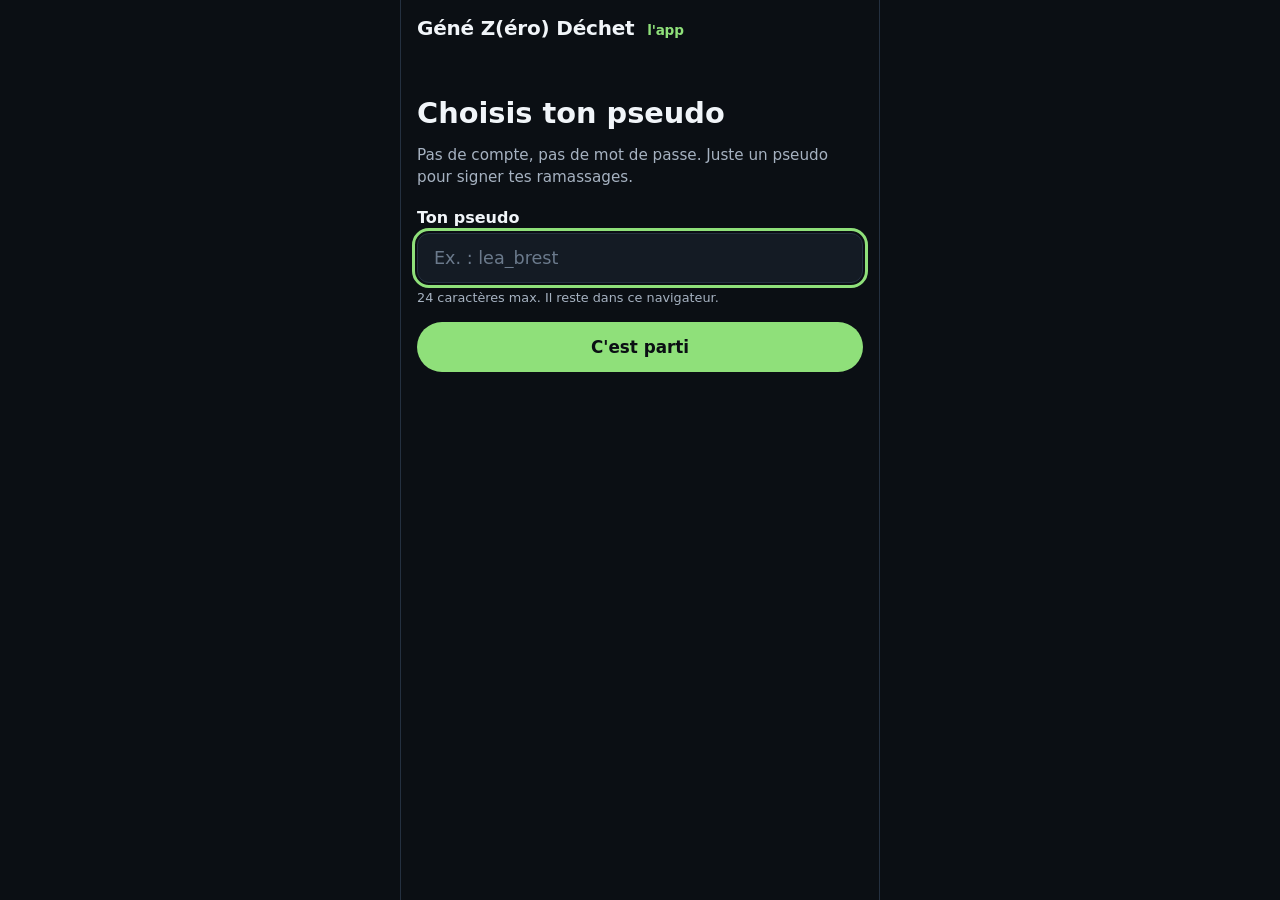
==== app/index.html @ aaee0705 "Fusion s3/us5-y-aller-app : US5 côté app, choisir une zone rouge proche et dire « J'y vais » Co-Auth" ====
<!DOCTYPE html>
<html lang="fr">
<head>
  <meta charset="utf-8">
  <meta name="viewport" content="width=device-width, initial-scale=1, viewport-fit=cover">
  <title>Géné Z(éro) Déchet · l'app</title>
  <meta name="description" content="L'app du ramassage : choisis une zone rouge près de toi, photo avant, photo après, publie. La zone passe au vert sur la carte.">
  <meta name="theme-color" content="#0B0F14">
  <link rel="stylesheet" href="css/app.css">
</head>
<body>
  <div class="app">

    <header class="entete">
      <h1>Géné Z(éro) Déchet <span class="sous-titre">l'app</span></h1>
    </header>

    <!-- Messages courts (erreurs, confirmations). Toujours présent pour que
         les lecteurs d'écran annoncent le texte quand il change. -->
    <p id="message" class="message" role="status" aria-live="polite"></p>

    <main class="contenu">

      <!-- [S3][US1] Écran pseudo : affiché tant qu'aucun pseudo n'est enregistré,
           ou quand on veut en changer. Rien d'autre n'est demandé. -->
      <section id="ecran-pseudo" class="ecran ecran-pseudo" aria-labelledby="titre-pseudo" hidden>
        <h2 id="titre-pseudo">Choisis ton pseudo</h2>
        <p class="aide">Pas de compte, pas de mot de passe. Juste un pseudo pour signer tes ramassages.</p>
        <form id="formulaire-pseudo" novalidate>
          <label for="champ-pseudo">Ton pseudo</label>
          <input id="champ-pseudo" class="champ" type="text" maxlength="24" autocomplete="nickname"
                 autocapitalize="off" spellcheck="false" placeholder="Ex. : lea_brest" required>
          <p class="aide aide-petite"><span id="pseudo-restant">24</span> caractères max. Il reste dans ce navigateur.</p>
          <button type="submit" class="bouton bouton-principal">C'est parti</button>
          <button type="button" id="bouton-annuler-pseudo" class="bouton bouton-lien" hidden>Annuler</button>
        </form>
      </section>

      <!-- Onglet Feed : les ramassages publiés (arrive avec US10) -->
      <section id="onglet-feed" class="ecran" role="tabpanel" aria-labelledby="tab-feed" tabindex="-1" hidden>
        <h2>Feed</h2>
        <p class="a-venir">Le feed des avant / après arrive au prochain item.</p>
      </section>

      <!-- Onglet Ramasser : choisir une zone, photos, publier (US5, US7, US9, US10) -->
      <section id="onglet-ramasser" class="ecran" role="tabpanel" aria-labelledby="tab-ramasser" tabindex="-1" hidden>

        <!-- [S3][US5] Vue 1 : aucun ramassage en cours, on choisit une zone rouge -->
        <div id="vue-zones" hidden>
          <h2>Ramasser</h2>
          <p class="aide" id="zones-position" aria-live="polite"></p>

          <!-- Zone arrivée par le lien « J'y vais » de la carte (../app/?zone=id) -->
          <div id="zone-choisie" hidden>
            <p class="etiquette">Zone choisie depuis la carte</p>
            <div id="zone-choisie-carte"></div>
          </div>

          <p class="etiquette" id="liste-zones-titre">Zones rouges, de la plus proche à la plus loin</p>
          <div id="liste-zones" aria-labelledby="liste-zones-titre"></div>
        </div>

        <!-- [S3][US5] Vue 2 : un ramassage est en cours -->
        <div id="vue-en-cours" hidden>
          <h2>Ramassage en cours</h2>
          <div class="carte carte-zone-en-cours">
            <p class="etiquette">Zone</p>
            <p class="nom-zone" id="en-cours-nom"></p>
            <p class="aide aide-zone" id="en-cours-commune"></p>
            <a class="lien" id="en-cours-lien-carte" href="../site/">Voir sur la carte</a>
          </div>

          <ol class="etapes" aria-label="Les étapes du ramassage">
            <li class="etape" id="etape-1" data-etat="courante">
              <span class="numero" aria-hidden="true">1</span>
              <div class="etape-corps">
                <h3>Photo avant</h3>
                <p class="aide a-venir-etape">La photo avant arrive au prochain item.</p>
              </div>
            </li>
            <li class="etape" id="etape-2" data-etat="a-venir">
              <span class="numero" aria-hidden="true">2</span>
              <div class="etape-corps">
                <h3>Ramasser</h3>
                <p class="aide">Ramasse, on t'attend.</p>
              </div>
            </li>
            <li class="etape" id="etape-3" data-etat="a-venir">
              <span class="numero" aria-hidden="true">3</span>
              <div class="etape-corps">
                <h3>Photo après</h3>
              </div>
            </li>
            <li class="etape" id="etape-4" data-etat="a-venir">
              <span class="numero" aria-hidden="true">4</span>
              <div class="etape-corps">
                <h3>Publier</h3>
              </div>
            </li>
          </ol>

          <button type="button" id="bouton-abandonner" class="bouton bouton-lien">Abandonner ce ramassage</button>
        </div>

      </section>

      <!-- [S3][US1] Onglet Moi : le pseudo et deux ou trois réglages -->
      <section id="onglet-moi" class="ecran" role="tabpanel" aria-labelledby="tab-moi" tabindex="-1" hidden>
        <h2>Moi</h2>

        <div class="carte carte-profil">
          <p class="etiquette">Ton pseudo</p>
          <p class="pseudo" id="moi-pseudo"></p>
          <div class="actions">
            <button type="button" id="bouton-changer-pseudo" class="bouton bouton-secondaire">Changer de pseudo</button>
            <button type="button" id="bouton-deconnexion" class="bouton bouton-secondaire">Se déconnecter</button>
          </div>
        </div>

        <a class="bouton bouton-secondaire bouton-large" href="../site/">Voir la carte</a>

        <p class="aide" id="moi-mode"></p>
        <p class="aide aide-petite">Les photos restent dans le navigateur en démo locale : son stockage est limité à quelques Mo, donc à quelques ramassages.</p>
      </section>

    </main>

    <!-- Barre du bas : les trois onglets -->
    <nav class="navigation" role="tablist" aria-label="Sections de l'app">
      <button type="button" class="onglet" role="tab" id="tab-feed" aria-controls="onglet-feed" aria-selected="false" data-onglet="feed">
        <svg class="icone" viewBox="0 0 24 24" aria-hidden="true" focusable="false"><rect x="3" y="3" width="8" height="8" rx="2"/><rect x="13" y="3" width="8" height="8" rx="2"/><rect x="3" y="13" width="8" height="8" rx="2"/><rect x="13" y="13" width="8" height="8" rx="2"/></svg>
        <span>Feed</span>
      </button>
      <button type="button" class="onglet" role="tab" id="tab-ramasser" aria-controls="onglet-ramasser" aria-selected="false" data-onglet="ramasser">
        <svg class="icone" viewBox="0 0 24 24" aria-hidden="true" focusable="false"><path d="M12 3v10"/><path d="M7 8l5-5 5 5"/><path d="M4 13h16l-1.5 8h-13z"/></svg>
        <span>Ramasser</span>
      </button>
      <button type="button" class="onglet" role="tab" id="tab-moi" aria-controls="onglet-moi" aria-selected="false" data-onglet="moi">
        <svg class="icone" viewBox="0 0 24 24" aria-hidden="true" focusable="false"><circle cx="12" cy="8" r="4"/><path d="M4 21c0-4 3.6-7 8-7s8 3 8 7"/></svg>
        <span>Moi</span>
      </button>
    </nav>

  </div>

  <noscript><p class="noscript">Cette application a besoin de JavaScript.</p></noscript>

  <!-- commun/js/config.js n'existe pas par défaut (il est ignoré par git) : le
       navigateur note une 404 dans la console et l'app tourne en mode local.
       Pour passer sur Supabase, copier commun/js/config.example.js en
       commun/js/config.js et remplir les clés. -->
  <script src="../commun/js/config.js"></script>
  <script src="../commun/js/store.js"></script>
  <script src="../commun/js/photos.js"></script>
  <script src="../commun/js/session.js"></script>
  <script src="js/app.js"></script>
</body>
</html>
---- app/css/app.css ----
/*
 * Géné Z(éro) Déchet, l'app : feuille de style
 * Thème sombre façon BeReal, mobile d'abord. Sur ordinateur, l'app reste
 * dans une colonne de 480 px centrée, comme un téléphone posé sur l'écran.
 */

:root {
  --fond: #0B0F14;
  --fond-carte: #141B24;
  --fond-carte-2: #1A2330;
  --bord: #243040;
  --texte: #F1F5F9;
  --texte-doux: #A6B2C1;
  --texte-sombre: #0B0F14;
  --vert: #2E9E5B;
  --vert-clair: #8FE07A;
  --rouge: #D64545;
  --orange: #F28C28;
  --rayon: 18px;
  --rayon-petit: 12px;
  --ombre: 0 8px 24px rgba(0, 0, 0, 0.35);
  --hauteur-nav: 64px;
}

* {
  box-sizing: border-box;
}

/* L'attribut hidden doit gagner sur toutes les classes (.bouton, .ecran...). */
[hidden] {
  display: none !important;
}

html {
  background: var(--fond);
}

body {
  margin: 0;
  min-height: 100vh;
  font-family: system-ui, -apple-system, "Segoe UI", Roboto, sans-serif;
  color: var(--texte);
  background: var(--fond);
  -webkit-font-smoothing: antialiased;
}

/* ---------- Colonne de l'app ---------- */

.app {
  position: relative;
  max-width: 480px;
  min-height: 100vh;
  min-height: 100dvh;
  margin: 0 auto;
  display: flex;
  flex-direction: column;
}

@media (min-width: 520px) {
  .app {
    border-left: 1px solid var(--bord);
    border-right: 1px solid var(--bord);
  }
}

.entete {
  padding: 16px 16px 8px;
}

.entete h1 {
  margin: 0;
  font-size: 1.25rem;
  font-weight: 800;
  letter-spacing: -0.2px;
}

.entete .sous-titre {
  margin-left: 6px;
  font-size: 0.85rem;
  font-weight: 600;
  color: var(--vert-clair);
}

.contenu {
  flex: 1;
  padding: 8px 16px calc(var(--hauteur-nav) + 24px);
}

.ecran h2 {
  margin: 8px 0 14px;
  font-size: 1.45rem;
  font-weight: 800;
}

/* ---------- Textes ---------- */

.aide {
  margin: 0 0 14px;
  color: var(--texte-doux);
  font-size: 0.95rem;
  line-height: 1.45;
}

.aide-petite {
  font-size: 0.8rem;
}

.etiquette {
  margin: 0 0 4px;
  font-size: 0.8rem;
  font-weight: 600;
  text-transform: uppercase;
  letter-spacing: 0.6px;
  color: var(--texte-doux);
}

.a-venir {
  margin: 0;
  padding: 24px 16px;
  border: 1px dashed var(--bord);
  border-radius: var(--rayon);
  color: var(--texte-doux);
  text-align: center;
}

/* ---------- Messages (aria-live) ---------- */

.message {
  position: sticky;
  top: 8px;
  z-index: 20;
  margin: 0 16px 8px;
  padding: 10px 14px;
  border-radius: var(--rayon-petit);
  background: #1F2A37;
  border-left: 4px solid var(--vert-clair);
  color: var(--texte);
  font-size: 0.92rem;
  line-height: 1.4;
  box-shadow: var(--ombre);
}

.message:empty {
  display: none;
}

.message.erreur {
  border-left-color: var(--rouge);
}

/* ---------- Cartes ---------- */

.carte {
  margin: 0 0 14px;
  padding: 16px;
  border-radius: var(--rayon);
  background: var(--fond-carte);
  border: 1px solid var(--bord);
}

.carte-profil .pseudo {
  margin: 0 0 14px;
  font-size: 1.6rem;
  font-weight: 800;
  color: var(--vert-clair);
  overflow-wrap: anywhere;
}

.actions {
  display: grid;
  gap: 10px;
}

/* ---------- Boutons et champs ---------- */

.bouton {
  display: block;
  width: 100%;
  padding: 15px 18px;
  border: 0;
  border-radius: 999px;
  font: inherit;
  font-size: 1.05rem;
  font-weight: 700;
  text-align: center;
  text-decoration: none;
  cursor: pointer;
  transition: transform 0.08s, background-color 0.15s;
}

.bouton:active {
  transform: scale(0.98);
}

.bouton:focus-visible,
.champ:focus-visible,
.onglet:focus-visible {
  outline: 3px solid var(--vert-clair);
  outline-offset: 2px;
}

.bouton-principal {
  background: var(--vert-clair);
  color: var(--texte-sombre);
}

.bouton-principal:hover:not(:disabled) {
  background: #A4EA92;
}

.bouton-principal:disabled {
  background: #3A4656;
  color: var(--texte-doux);
  cursor: not-allowed;
}

.bouton-secondaire {
  background: var(--fond-carte-2);
  color: var(--texte);
  border: 1px solid var(--bord);
}

.bouton-secondaire:hover {
  background: #22303F;
}

.bouton-large {
  margin: 4px 0 18px;
}

.bouton-lien {
  margin-top: 6px;
  padding: 10px;
  background: transparent;
  color: var(--texte-doux);
  font-weight: 600;
}

.bouton-lien:hover {
  color: var(--texte);
}

label {
  display: block;
  margin: 0 0 6px;
  font-weight: 600;
}

.champ {
  display: block;
  width: 100%;
  margin: 0 0 6px;
  padding: 14px 16px;
  border: 1px solid var(--bord);
  border-radius: var(--rayon-petit);
  background: var(--fond-carte);
  color: var(--texte);
  font: inherit;
  font-size: 1.1rem;
}

.champ::placeholder {
  color: #6B7A8C;
}

.lien {
  color: var(--vert-clair);
  font-weight: 600;
  text-decoration: none;
}

.lien:hover {
  text-decoration: underline;
}

/* ---------- [S3][US5] Cartes de zones ---------- */

.carte-zone h3,
.nom-zone {
  margin: 0;
  font-size: 1.2rem;
  font-weight: 800;
  line-height: 1.25;
}

.carte-zone .commune,
.aide-zone {
  margin: 2px 0 10px;
  color: var(--texte-doux);
  font-size: 0.9rem;
}

.carte-zone.mise-en-avant {
  border-color: var(--vert);
  box-shadow: 0 0 0 1px var(--vert);
}

.details {
  display: flex;
  flex-wrap: wrap;
  gap: 8px;
  margin: 0 0 14px;
  padding: 0;
  list-style: none;
}

.details li {
  padding: 5px 10px;
  border-radius: 999px;
  background: var(--fond-carte-2);
  border: 1px solid var(--bord);
  font-size: 0.82rem;
  color: var(--texte);
}

.details li.distance {
  color: var(--vert-clair);
  font-weight: 700;
}

.badge {
  display: inline-block;
  padding: 4px 10px;
  border-radius: 999px;
  font-size: 0.78rem;
  font-weight: 700;
  color: #FFFFFF;
  background: var(--texte-doux);
}

.badge-rouge  { background: var(--rouge); }
.badge-orange { background: var(--orange); color: var(--texte-sombre); }
.badge-vert   { background: var(--vert); }

.actions-ligne {
  display: grid;
  grid-template-columns: 1fr 1fr;
  gap: 10px;
}

.actions-ligne .bouton {
  padding: 13px 10px;
  font-size: 0.98rem;
}

.vide {
  margin: 0;
  padding: 24px 16px;
  border: 1px dashed var(--bord);
  border-radius: var(--rayon);
  color: var(--texte-doux);
  text-align: center;
  line-height: 1.45;
}

/* ---------- [S3][US5] Ramassage en cours : les étapes ---------- */

.etapes {
  margin: 4px 0 8px;
  padding: 0;
  list-style: none;
}

.etape {
  position: relative;
  display: flex;
  gap: 14px;
  padding: 0 0 22px;
}

/* Trait vertical entre les numéros */
.etape:not(:last-child)::before {
  content: "";
  position: absolute;
  left: 15px;
  top: 32px;
  bottom: 0;
  width: 2px;
  background: var(--bord);
}

.etape .numero {
  flex: none;
  display: flex;
  align-items: center;
  justify-content: center;
  width: 32px;
  height: 32px;
  border-radius: 50%;
  background: var(--fond-carte-2);
  border: 2px solid var(--bord);
  color: var(--texte-doux);
  font-weight: 800;
  font-size: 0.9rem;
}

.etape-corps {
  flex: 1;
  min-width: 0;
  padding-top: 4px;
}

.etape-corps h3 {
  margin: 0 0 6px;
  font-size: 1.05rem;
  font-weight: 800;
}

.etape-corps .aide {
  margin-bottom: 8px;
}

.etape[data-etat="courante"] .numero {
  background: var(--vert-clair);
  border-color: var(--vert-clair);
  color: var(--texte-sombre);
}

.etape[data-etat="faite"] .numero {
  background: var(--vert);
  border-color: var(--vert);
  color: #FFFFFF;
}

.etape[data-etat="faite"]:not(:last-child)::before {
  background: var(--vert);
}

.etape[data-etat="a-venir"] .etape-corps {
  opacity: 0.55;
}

/* Le contenu interactif d'une étape n'apparaît que quand elle est en cours */
.etape:not([data-etat="courante"]) .seulement-courante {
  display: none;
}

/* ---------- Écran pseudo ---------- */

.ecran-pseudo {
  padding-top: 32px;
}

.ecran-pseudo h2 {
  font-size: 1.8rem;
}

.ecran-pseudo form {
  margin-top: 20px;
}

.ecran-pseudo .bouton-principal {
  margin-top: 12px;
}

/* ---------- Barre de navigation du bas ---------- */

.navigation {
  position: fixed;
  left: 0;
  right: 0;
  bottom: 0;
  z-index: 30;
  display: flex;
  max-width: 480px;
  height: calc(var(--hauteur-nav) + env(safe-area-inset-bottom, 0px));
  margin: 0 auto;
  padding-bottom: env(safe-area-inset-bottom, 0px);
  background: rgba(11, 15, 20, 0.96);
  border-top: 1px solid var(--bord);
  backdrop-filter: blur(8px);
}

.onglet {
  flex: 1;
  display: flex;
  flex-direction: column;
  align-items: center;
  justify-content: center;
  gap: 4px;
  padding: 6px 0;
  border: 0;
  background: transparent;
  color: var(--texte-doux);
  font: inherit;
  font-size: 0.78rem;
  font-weight: 600;
  cursor: pointer;
}

.onglet .icone {
  width: 24px;
  height: 24px;
  fill: none;
  stroke: currentColor;
  stroke-width: 1.8;
  stroke-linecap: round;
  stroke-linejoin: round;
}

.onglet[aria-selected="true"] {
  color: var(--vert-clair);
}

.noscript {
  max-width: 480px;
  margin: 16px auto;
  padding: 12px 16px;
  background: #3B2A12;
  color: #FFE3B3;
  border-radius: var(--rayon-petit);
}
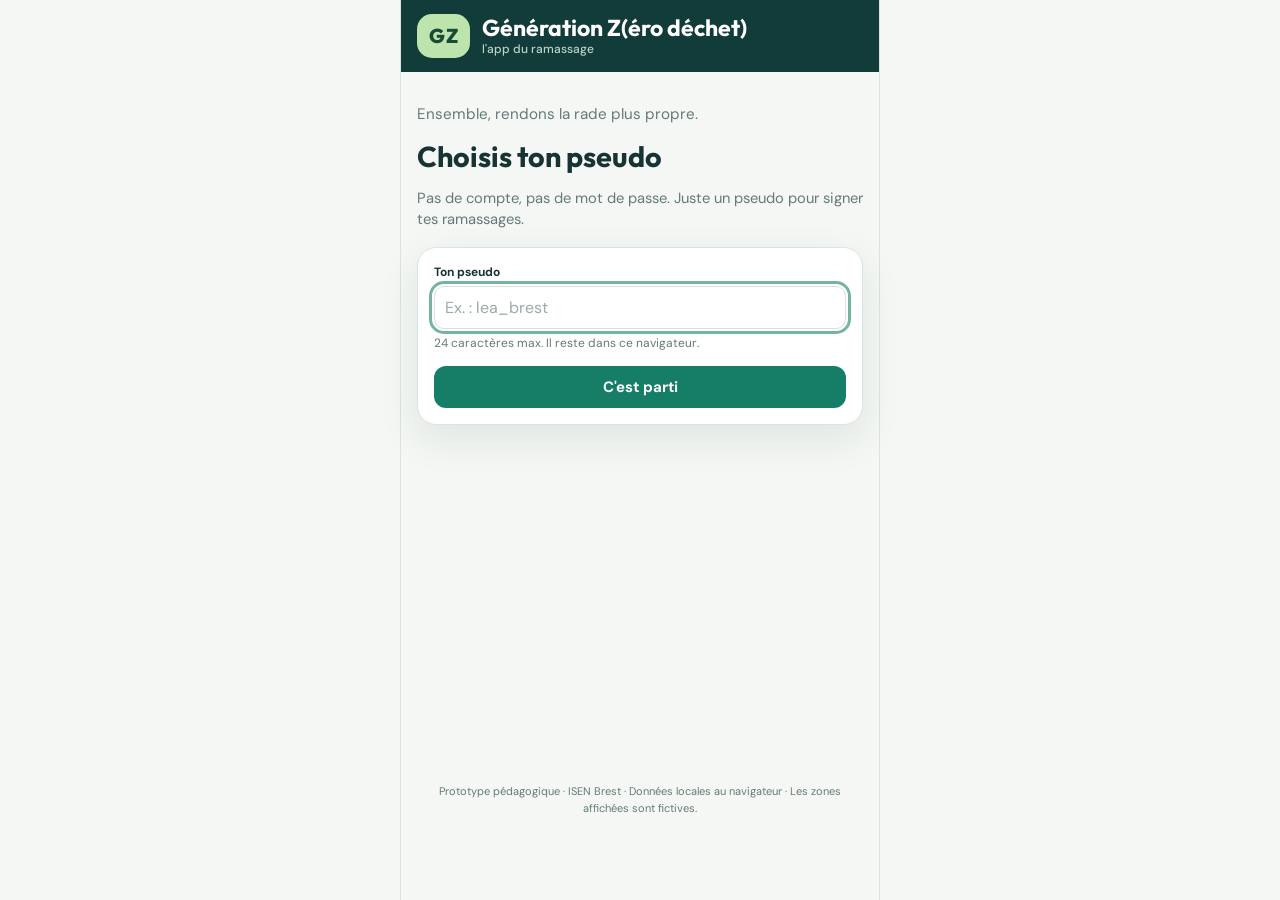
==== commit e2c2fbac: "Fusion s4/us11-zone-verte : US11, la zone passe au vert, réinitialisation de la démo, démo complète " ====
--- a/app/index.html
+++ b/app/index.html
@@ -3,16 +3,20 @@
 <head>
   <meta charset="utf-8">
   <meta name="viewport" content="width=device-width, initial-scale=1, viewport-fit=cover">
-  <title>Géné Z(éro) Déchet · l'app</title>
+  <title>Génération Z(éro déchet) · l'app du ramassage</title>
   <meta name="description" content="L'app du ramassage : choisis une zone rouge près de toi, photo avant, photo après, publie. La zone passe au vert sur la carte.">
-  <meta name="theme-color" content="#0B0F14">
+  <meta name="theme-color" content="#123c39">
+  <link rel="preconnect" href="https://fonts.googleapis.com">
+  <link rel="preconnect" href="https://fonts.gstatic.com" crossorigin>
+  <link rel="stylesheet" href="https://fonts.googleapis.com/css2?family=DM+Sans:wght@400;500;600;700&family=Outfit:wght@500;600;700;800&display=swap">
   <link rel="stylesheet" href="css/app.css">
 </head>
 <body>
   <div class="app">
 
     <header class="entete">
-      <h1>Géné Z(éro) Déchet <span class="sous-titre">l'app</span></h1>
+      <span class="logo" aria-hidden="true">GZ</span>
+      <h1>Génération Z(éro déchet) <span class="sous-titre">l'app du ramassage</span></h1>
     </header>
 
     <!-- Messages courts (erreurs, confirmations). Toujours présent pour que
@@ -24,6 +28,7 @@
       <!-- [S3][US1] Écran pseudo : affiché tant qu'aucun pseudo n'est enregistré,
            ou quand on veut en changer. Rien d'autre n'est demandé. -->
       <section id="ecran-pseudo" class="ecran ecran-pseudo" aria-labelledby="titre-pseudo" hidden>
+        <p class="slogan">Ensemble, rendons la rade plus propre.</p>
         <h2 id="titre-pseudo">Choisis ton pseudo</h2>
         <p class="aide">Pas de compte, pas de mot de passe. Juste un pseudo pour signer tes ramassages.</p>
         <form id="formulaire-pseudo" novalidate>
@@ -36,10 +41,15 @@
         </form>
       </section>
 
-      <!-- Onglet Feed : les ramassages publiés (arrive avec US10) -->
+      <!-- [S4][US10] Onglet Feed : les ramassages publiés, du plus récent au plus ancien -->
       <section id="onglet-feed" class="ecran" role="tabpanel" aria-labelledby="tab-feed" tabindex="-1" hidden>
         <h2>Feed</h2>
-        <p class="a-venir">Le feed des avant / après arrive au prochain item.</p>
+        <p class="aide" id="feed-etat" aria-live="polite"></p>
+        <div id="feed-vide" class="carte carte-vide" hidden>
+          <p>Personne n'a encore publié. Sois la première.</p>
+          <button type="button" id="bouton-feed-ramasser" class="bouton bouton-principal">Ramasser une zone</button>
+        </div>
+        <div id="liste-feed" aria-label="Ramassages publiés"></div>
       </section>
 
       <!-- Onglet Ramasser : choisir une zone, photos, publier (US5, US7, US9, US10) -->
@@ -71,24 +81,49 @@
           </div>
 
           <ol class="etapes" aria-label="Les étapes du ramassage">
+            <!-- [S4][US7] Étape 1 : la photo avant. L'input file avec capture
+                 ouvre directement l'appareil photo sur un téléphone. -->
             <li class="etape" id="etape-1" data-etat="courante">
               <span class="numero" aria-hidden="true">1</span>
               <div class="etape-corps">
                 <h3>Photo avant</h3>
-                <p class="aide a-venir-etape">La photo avant arrive au prochain item.</p>
-              </div>
-            </li>
+                <div id="avant-prise">
+                  <p class="aide">Montre la zone telle que tu la trouves. Sans filtre, sans mise en scène.</p>
+                  <label class="bouton bouton-principal bouton-photo" for="fichier-avant">
+                    <svg class="icone" viewBox="0 0 24 24" aria-hidden="true" focusable="false"><path d="M4 8h3l2-3h6l2 3h3v11H4z"/><circle cx="12" cy="13" r="3.5"/></svg>
+                    <span>Photo avant</span>
+                    <input type="file" id="fichier-avant" class="visuellement-cache" accept="image/*" capture="environment">
+                  </label>
+                </div>
+                <figure class="apercu" id="avant-apercu" hidden>
+                  <img id="avant-image" alt="Ta photo avant le ramassage">
+                  <figcaption>Avant</figcaption>
+                </figure>
+                <label class="bouton bouton-lien seulement-courante" id="avant-reprendre" for="fichier-avant" hidden>Reprendre la photo avant</label>
+              </div>
+            </li>
+            <!-- [S4][US7] Étape 2 : le ramassage lui-même -->
             <li class="etape" id="etape-2" data-etat="a-venir">
               <span class="numero" aria-hidden="true">2</span>
               <div class="etape-corps">
                 <h3>Ramasser</h3>
                 <p class="aide">Ramasse, on t'attend.</p>
-              </div>
-            </li>
+                <button type="button" id="bouton-fini" class="bouton bouton-principal seulement-courante">J'ai fini, photo après</button>
+              </div>
+            </li>
+            <!-- [S4][US9] Étape 3 : la photo après, même mécanique que l'avant -->
             <li class="etape" id="etape-3" data-etat="a-venir">
               <span class="numero" aria-hidden="true">3</span>
               <div class="etape-corps">
                 <h3>Photo après</h3>
+                <div class="seulement-courante">
+                  <p class="aide">Même endroit, même cadrage : montre le résultat.</p>
+                  <label class="bouton bouton-principal bouton-photo" for="fichier-apres">
+                    <svg class="icone" viewBox="0 0 24 24" aria-hidden="true" focusable="false"><path d="M4 8h3l2-3h6l2 3h3v11H4z"/><circle cx="12" cy="13" r="3.5"/></svg>
+                    <span>Photo après</span>
+                    <input type="file" id="fichier-apres" class="visuellement-cache" accept="image/*" capture="environment">
+                  </label>
+                </div>
               </div>
             </li>
             <li class="etape" id="etape-4" data-etat="a-venir">
@@ -100,6 +135,47 @@
           </ol>
 
           <button type="button" id="bouton-abandonner" class="bouton bouton-lien">Abandonner ce ramassage</button>
+        </div>
+
+        <!-- [S4][US9] Vue 3 : relecture avant / après avant de publier -->
+        <div id="vue-relecture" hidden>
+          <h2>Avant / après</h2>
+          <p class="aide">Relis tes deux photos. Si c'est bon, publie : ton ramassage apparaîtra dans le feed.</p>
+          <div class="carte">
+            <p class="nom-zone" id="relecture-nom"></p>
+            <p class="aide aide-zone" id="relecture-commune"></p>
+            <div class="avant-apres">
+              <figure class="apercu">
+                <img id="relecture-avant" alt="Photo avant le ramassage">
+                <figcaption>Avant</figcaption>
+              </figure>
+              <figure class="apercu">
+                <img id="relecture-apres" alt="Photo après le ramassage">
+                <figcaption>Après</figcaption>
+              </figure>
+            </div>
+            <div class="actions">
+              <button type="button" id="bouton-publier" class="bouton bouton-principal" disabled>Publier</button>
+              <label class="bouton bouton-fantome" for="fichier-apres-reprise">
+                Reprendre l'après
+                <input type="file" id="fichier-apres-reprise" class="visuellement-cache" accept="image/*" capture="environment">
+              </label>
+            </div>
+          </div>
+          <button type="button" id="bouton-abandonner-relecture" class="bouton bouton-lien">Abandonner ce ramassage</button>
+        </div>
+
+        <!-- [S4][US11] Vue 4 : la zone est passée au vert -->
+        <div id="vue-bravo" hidden>
+          <div class="carte carte-bravo" role="status">
+            <span class="badge badge-vert">Nettoyée</span>
+            <h2 id="bravo-titre">Bravo <span id="bravo-pseudo"></span>, <span id="bravo-zone"></span> est passée au vert</h2>
+            <p class="aide">Ton avant / après est dans le feed et la carte est à jour. Merci pour la rade.</p>
+            <div class="actions">
+              <button type="button" id="bouton-voir-feed" class="bouton bouton-principal">Voir le feed</button>
+              <a class="bouton bouton-fantome" id="bravo-lien-carte" href="../site/">Voir sur la carte</a>
+            </div>
+          </div>
         </div>
 
       </section>
@@ -121,9 +197,18 @@
 
         <p class="aide" id="moi-mode"></p>
         <p class="aide aide-petite">Les photos restent dans le navigateur en démo locale : son stockage est limité à quelques Mo, donc à quelques ramassages.</p>
+
+        <!-- [S4][US11] Réinitialiser la démo (seulement en mode local) -->
+        <div class="carte carte-demo" id="carte-demo" hidden>
+          <p class="etiquette">Démo</p>
+          <p class="aide">Remet les 15 zones de départ et vide le feed. Ton pseudo est gardé.</p>
+          <button type="button" id="bouton-reinitialiser" class="bouton bouton-fantome bouton-large">Réinitialiser la démo</button>
+        </div>
       </section>
 
     </main>
+
+    <footer class="pied">Prototype pédagogique · ISEN Brest · Données locales au navigateur · Les zones affichées sont fictives.</footer>
 
     <!-- Barre du bas : les trois onglets -->
     <nav class="navigation" role="tablist" aria-label="Sections de l'app">
--- a/app/css/app.css
+++ b/app/css/app.css
@@ -1,24 +1,34 @@
 /*
- * Géné Z(éro) Déchet, l'app : feuille de style
- * Thème sombre façon BeReal, mobile d'abord. Sur ordinateur, l'app reste
- * dans une colonne de 480 px centrée, comme un téléphone posé sur l'écran.
+ * Génération Z(éro déchet), l'app du ramassage : feuille de style
+ * Charte alignée sur le site de l'équipe (dépôt generation-zero-dechet) :
+ * thème clair, DM Sans pour le texte, Outfit pour les titres, vert #167e66.
+ * Mobile d'abord. Sur ordinateur, l'app reste dans une colonne de 480 px
+ * centrée, comme un téléphone posé sur l'écran.
  */
 
 :root {
-  --fond: #0B0F14;
-  --fond-carte: #141B24;
-  --fond-carte-2: #1A2330;
-  --bord: #243040;
-  --texte: #F1F5F9;
-  --texte-doux: #A6B2C1;
-  --texte-sombre: #0B0F14;
-  --vert: #2E9E5B;
-  --vert-clair: #8FE07A;
-  --rouge: #D64545;
-  --orange: #F28C28;
-  --rayon: 18px;
-  --rayon-petit: 12px;
-  --ombre: 0 8px 24px rgba(0, 0, 0, 0.35);
+  --ink: #173334;
+  --muted: #657a78;
+  --green: #167e66;
+  --pale: #e7f4ed;
+  --border: #d9e6df;
+  --bg: #f4f7f4;
+  --red: #d65c55;
+  --orange: #ec9a3d;
+  --shadow: 0 14px 40px rgba(22, 57, 48, 0.09);
+
+  --entete: #123c39;
+  --blanc: #FFFFFF;
+  --etat-rouge: #d65752;
+  --etat-orange: #e69a38;
+  --etat-vert: #239b65;
+
+  --police-texte: "DM Sans", system-ui, -apple-system, "Segoe UI", Roboto, sans-serif;
+  --police-titre: "Outfit", "DM Sans", system-ui, sans-serif;
+
+  --rayon-carte: 19px;
+  --rayon-sous-carte: 13px;
+  --rayon-bouton: 12px;
   --hauteur-nav: 64px;
 }
 
@@ -32,16 +42,21 @@
 }
 
 html {
-  background: var(--fond);
+  background: var(--bg);
 }
 
 body {
   margin: 0;
   min-height: 100vh;
-  font-family: system-ui, -apple-system, "Segoe UI", Roboto, sans-serif;
-  color: var(--texte);
-  background: var(--fond);
+  font-family: var(--police-texte);
+  font-size: 15px;
+  color: var(--ink);
+  background: var(--bg);
   -webkit-font-smoothing: antialiased;
+}
+
+h1, h2, h3 {
+  font-family: var(--police-titre);
 }
 
 /* ---------- Colonne de l'app ---------- */
@@ -54,73 +69,132 @@
   margin: 0 auto;
   display: flex;
   flex-direction: column;
+  background: var(--bg);
 }
 
 @media (min-width: 520px) {
   .app {
-    border-left: 1px solid var(--bord);
-    border-right: 1px solid var(--bord);
+    border-left: 1px solid var(--border);
+    border-right: 1px solid var(--border);
   }
 }
 
+/* ---------- En-tête ---------- */
+
 .entete {
-  padding: 16px 16px 8px;
+  display: flex;
+  align-items: center;
+  gap: 12px;
+  padding: 14px 16px;
+  background: var(--entete);
+  color: var(--blanc);
+}
+
+.logo {
+  flex: none;
+  padding: 12px;
+  border-radius: 15px;
+  background: #bde4ad;
+  color: #174b37;
+  font-family: var(--police-titre);
+  font-size: 20px;
+  font-weight: 800;
+  line-height: 1;
+  letter-spacing: 0.5px;
 }
 
 .entete h1 {
   margin: 0;
-  font-size: 1.25rem;
-  font-weight: 800;
-  letter-spacing: -0.2px;
+  font-size: 23px;
+  font-weight: 700;
+  line-height: 1.15;
 }
 
 .entete .sous-titre {
-  margin-left: 6px;
-  font-size: 0.85rem;
-  font-weight: 600;
-  color: var(--vert-clair);
+  display: block;
+  margin-top: 2px;
+  font-family: var(--police-texte);
+  font-size: 12px;
+  font-weight: 500;
+  color: #bcd2cd;
 }
 
 .contenu {
   flex: 1;
-  padding: 8px 16px calc(var(--hauteur-nav) + 24px);
+  padding: 12px 16px 16px;
 }
 
 .ecran h2 {
   margin: 8px 0 14px;
-  font-size: 1.45rem;
-  font-weight: 800;
+  font-size: 1.5rem;
+  font-weight: 700;
+}
+
+.slogan {
+  margin: 0 0 14px;
+  color: var(--muted);
+  font-size: 0.95rem;
+}
+
+/* ---------- Pied de page ---------- */
+
+.pied {
+  margin: 0;
+  padding: 12px 16px calc(var(--hauteur-nav) + 20px);
+  color: var(--muted);
+  font-size: 11px;
+  line-height: 1.5;
+  text-align: center;
 }
 
 /* ---------- Textes ---------- */
 
-.aide {
+.aide,
+.hint {
   margin: 0 0 14px;
-  color: var(--texte-doux);
-  font-size: 0.95rem;
+  color: var(--muted);
+  font-size: 0.92rem;
   line-height: 1.45;
 }
 
 .aide-petite {
-  font-size: 0.8rem;
+  font-size: 12px;
 }
 
 .etiquette {
-  margin: 0 0 4px;
-  font-size: 0.8rem;
-  font-weight: 600;
+  margin: 0 0 6px;
+  font-size: 12px;
+  font-weight: 700;
   text-transform: uppercase;
   letter-spacing: 0.6px;
-  color: var(--texte-doux);
-}
-
-.a-venir {
+  color: var(--muted);
+}
+
+.a-venir,
+.vide {
   margin: 0;
   padding: 24px 16px;
-  border: 1px dashed var(--bord);
-  border-radius: var(--rayon);
-  color: var(--texte-doux);
+  border: 1px dashed var(--border);
+  border-radius: var(--rayon-carte);
+  background: var(--blanc);
+  color: var(--muted);
   text-align: center;
+  line-height: 1.45;
+}
+
+.notice {
+  margin: 0 0 14px;
+  padding: 12px;
+  border-radius: 12px;
+  background: #eaf5ef;
+  color: #286650;
+  font-size: 13px;
+  line-height: 1.45;
+}
+
+.notice.avertissement {
+  background: #fff3e4;
+  color: #9c611c;
 }
 
 /* ---------- Messages (aria-live) ---------- */
@@ -129,15 +203,15 @@
   position: sticky;
   top: 8px;
   z-index: 20;
-  margin: 0 16px 8px;
-  padding: 10px 14px;
-  border-radius: var(--rayon-petit);
-  background: #1F2A37;
-  border-left: 4px solid var(--vert-clair);
-  color: var(--texte);
-  font-size: 0.92rem;
+  margin: 8px 16px 0;
+  padding: 12px;
+  border-radius: 12px;
+  background: #eaf5ef;
+  color: #286650;
+  font-size: 13px;
+  font-weight: 500;
   line-height: 1.4;
-  box-shadow: var(--ombre);
+  box-shadow: var(--shadow);
 }
 
 .message:empty {
@@ -145,7 +219,8 @@
 }
 
 .message.erreur {
-  border-left-color: var(--rouge);
+  background: #fff3e4;
+  color: #9c611c;
 }
 
 /* ---------- Cartes ---------- */
@@ -153,16 +228,19 @@
 .carte {
   margin: 0 0 14px;
   padding: 16px;
-  border-radius: var(--rayon);
-  background: var(--fond-carte);
-  border: 1px solid var(--bord);
+  border-radius: var(--rayon-carte);
+  background: var(--blanc);
+  border: 1px solid var(--border);
+  box-shadow: var(--shadow);
 }
 
 .carte-profil .pseudo {
   margin: 0 0 14px;
-  font-size: 1.6rem;
+  font-family: var(--police-titre);
+  font-size: 36px;
   font-weight: 800;
-  color: var(--vert-clair);
+  line-height: 1.1;
+  color: var(--green);
   overflow-wrap: anywhere;
 }
 
@@ -176,52 +254,52 @@
 .bouton {
   display: block;
   width: 100%;
-  padding: 15px 18px;
+  padding: 11px 15px;
   border: 0;
-  border-radius: 999px;
+  border-radius: var(--rayon-bouton);
   font: inherit;
-  font-size: 1.05rem;
+  font-size: 15px;
   font-weight: 700;
   text-align: center;
   text-decoration: none;
   cursor: pointer;
-  transition: transform 0.08s, background-color 0.15s;
-}
-
-.bouton:active {
-  transform: scale(0.98);
+  transition: filter 0.15s, background-color 0.15s;
 }
 
 .bouton:focus-visible,
 .champ:focus-visible,
 .onglet:focus-visible {
-  outline: 3px solid var(--vert-clair);
+  outline: 3px solid #75b5a0;
   outline-offset: 2px;
 }
 
 .bouton-principal {
-  background: var(--vert-clair);
-  color: var(--texte-sombre);
+  background: var(--green);
+  color: var(--blanc);
 }
 
 .bouton-principal:hover:not(:disabled) {
-  background: #A4EA92;
+  filter: brightness(0.94);
 }
 
 .bouton-principal:disabled {
-  background: #3A4656;
-  color: var(--texte-doux);
+  opacity: 0.48;
   cursor: not-allowed;
 }
 
 .bouton-secondaire {
-  background: var(--fond-carte-2);
-  color: var(--texte);
-  border: 1px solid var(--bord);
+  background: #eef4f0;
+  color: var(--ink);
 }
 
 .bouton-secondaire:hover {
-  background: #22303F;
+  filter: brightness(0.96);
+}
+
+.bouton-fantome {
+  background: var(--blanc);
+  color: var(--ink);
+  border: 1px solid var(--border);
 }
 
 .bouton-large {
@@ -232,39 +310,40 @@
   margin-top: 6px;
   padding: 10px;
   background: transparent;
-  color: var(--texte-doux);
+  color: var(--muted);
   font-weight: 600;
 }
 
 .bouton-lien:hover {
-  color: var(--texte);
+  color: var(--ink);
 }
 
 label {
   display: block;
   margin: 0 0 6px;
-  font-weight: 600;
+  font-size: 12px;
+  font-weight: 700;
 }
 
 .champ {
   display: block;
   width: 100%;
   margin: 0 0 6px;
-  padding: 14px 16px;
-  border: 1px solid var(--bord);
-  border-radius: var(--rayon-petit);
-  background: var(--fond-carte);
-  color: var(--texte);
+  padding: 10px;
+  border: 1px solid #d5e1dc;
+  border-radius: 10px;
+  background: var(--blanc);
+  color: var(--ink);
   font: inherit;
-  font-size: 1.1rem;
+  font-size: 16px;
 }
 
 .champ::placeholder {
-  color: #6B7A8C;
+  color: #9aaba8;
 }
 
 .lien {
-  color: var(--vert-clair);
+  color: var(--green);
   font-weight: 600;
   text-decoration: none;
 }
@@ -274,83 +353,89 @@
 }
 
 /* ---------- [S3][US5] Cartes de zones ---------- */
+
+.carte-zone {
+  margin: 0 0 10px;
+  padding: 13px;
+  border-radius: var(--rayon-sous-carte);
+  background: var(--blanc);
+  border: 1px solid var(--border);
+  box-shadow: none;
+}
+
+.carte-zone:hover,
+.carte-zone:active {
+  border-color: #75b5a0;
+  background: #f3faf6;
+}
 
 .carte-zone h3,
 .nom-zone {
   margin: 0;
-  font-size: 1.2rem;
-  font-weight: 800;
+  font-size: 1.15rem;
+  font-weight: 700;
   line-height: 1.25;
 }
 
 .carte-zone .commune,
 .aide-zone {
   margin: 2px 0 10px;
-  color: var(--texte-doux);
+  color: var(--muted);
   font-size: 0.9rem;
 }
 
 .carte-zone.mise-en-avant {
-  border-color: var(--vert);
-  box-shadow: 0 0 0 1px var(--vert);
+  border-color: var(--green);
+  box-shadow: 0 0 0 1px var(--green);
 }
 
 .details {
   display: flex;
   flex-wrap: wrap;
-  gap: 8px;
-  margin: 0 0 14px;
+  gap: 6px;
+  margin: 0 0 12px;
   padding: 0;
   list-style: none;
 }
 
 .details li {
-  padding: 5px 10px;
-  border-radius: 999px;
-  background: var(--fond-carte-2);
-  border: 1px solid var(--bord);
-  font-size: 0.82rem;
-  color: var(--texte);
+  padding: 5px 9px;
+  border-radius: 100px;
+  background: var(--pale);
+  font-size: 12px;
+  font-weight: 500;
+  color: var(--ink);
 }
 
 .details li.distance {
-  color: var(--vert-clair);
+  background: var(--green);
+  color: var(--blanc);
   font-weight: 700;
 }
 
 .badge {
   display: inline-block;
-  padding: 4px 10px;
-  border-radius: 999px;
-  font-size: 0.78rem;
-  font-weight: 700;
-  color: #FFFFFF;
-  background: var(--texte-doux);
-}
-
-.badge-rouge  { background: var(--rouge); }
-.badge-orange { background: var(--orange); color: var(--texte-sombre); }
-.badge-vert   { background: var(--vert); }
+  padding: 5px 9px;
+  border-radius: 100px;
+  font-size: 11px;
+  font-weight: 700;
+  background: var(--pale);
+  color: var(--muted);
+}
+
+.badge-rouge  { background: #fbe9e7; color: #ae3e3a; }
+.badge-orange { background: #fff0d9; color: #9e5d09; }
+.badge-vert   { background: #def4e7; color: #17764c; }
 
 .actions-ligne {
   display: grid;
   grid-template-columns: 1fr 1fr;
-  gap: 10px;
+  gap: 8px;
 }
 
 .actions-ligne .bouton {
-  padding: 13px 10px;
-  font-size: 0.98rem;
-}
-
-.vide {
-  margin: 0;
-  padding: 24px 16px;
-  border: 1px dashed var(--bord);
-  border-radius: var(--rayon);
-  color: var(--texte-doux);
-  text-align: center;
-  line-height: 1.45;
+  padding: 11px 8px;
+  font-size: 14px;
 }
 
 /* ---------- [S3][US5] Ramassage en cours : les étapes ---------- */
@@ -376,7 +461,7 @@
   top: 32px;
   bottom: 0;
   width: 2px;
-  background: var(--bord);
+  background: var(--border);
 }
 
 .etape .numero {
@@ -387,9 +472,10 @@
   width: 32px;
   height: 32px;
   border-radius: 50%;
-  background: var(--fond-carte-2);
-  border: 2px solid var(--bord);
-  color: var(--texte-doux);
+  background: var(--blanc);
+  border: 2px solid var(--border);
+  color: var(--muted);
+  font-family: var(--police-titre);
   font-weight: 800;
   font-size: 0.9rem;
 }
@@ -403,7 +489,7 @@
 .etape-corps h3 {
   margin: 0 0 6px;
   font-size: 1.05rem;
-  font-weight: 800;
+  font-weight: 700;
 }
 
 .etape-corps .aide {
@@ -411,19 +497,19 @@
 }
 
 .etape[data-etat="courante"] .numero {
-  background: var(--vert-clair);
-  border-color: var(--vert-clair);
-  color: var(--texte-sombre);
+  background: var(--green);
+  border-color: var(--green);
+  color: var(--blanc);
 }
 
 .etape[data-etat="faite"] .numero {
-  background: var(--vert);
-  border-color: var(--vert);
-  color: #FFFFFF;
+  background: var(--etat-vert);
+  border-color: var(--etat-vert);
+  color: var(--blanc);
 }
 
 .etape[data-etat="faite"]:not(:last-child)::before {
-  background: var(--vert);
+  background: var(--etat-vert);
 }
 
 .etape[data-etat="a-venir"] .etape-corps {
@@ -435,10 +521,180 @@
   display: none;
 }
 
+/* ---------- [S4][US7] Photos : bouton appareil photo et aperçu ---------- */
+
+/* Caché à l'écran mais toujours là pour le clavier et les lecteurs d'écran */
+.visuellement-cache {
+  position: absolute;
+  width: 1px;
+  height: 1px;
+  margin: -1px;
+  padding: 0;
+  overflow: hidden;
+  clip: rect(0 0 0 0);
+  white-space: nowrap;
+  border: 0;
+}
+
+.bouton-photo {
+  position: relative;
+  display: flex;
+  align-items: center;
+  justify-content: center;
+  gap: 10px;
+  padding: 16px;
+  font-size: 16px;
+}
+
+.bouton-photo .icone {
+  width: 24px;
+  height: 24px;
+  fill: none;
+  stroke: currentColor;
+  stroke-width: 1.8;
+  stroke-linejoin: round;
+}
+
+.bouton-photo:focus-within {
+  outline: 3px solid #75b5a0;
+  outline-offset: 2px;
+}
+
+.bouton-photo.en-cours {
+  opacity: 0.48;
+  pointer-events: none;
+}
+
+.apercu {
+  position: relative;
+  margin: 0 0 6px;
+  border-radius: 10px;
+  overflow: hidden;
+  background: var(--blanc);
+  border: 1px solid var(--border);
+}
+
+.apercu img {
+  display: block;
+  width: 100%;
+  max-height: 60vh;
+  object-fit: cover;
+}
+
+.apercu figcaption {
+  position: absolute;
+  left: 10px;
+  top: 10px;
+  padding: 5px 9px;
+  border-radius: 100px;
+  background: rgba(255, 255, 255, 0.92);
+  color: var(--ink);
+  font-size: 11px;
+  font-weight: 700;
+  letter-spacing: 0.4px;
+  text-transform: uppercase;
+}
+
+/* ---------- [S4][US9] Avant / après côte à côte ---------- */
+
+.avant-apres {
+  display: grid;
+  grid-template-columns: 1fr 1fr;
+  gap: 10px;
+  margin: 0 0 14px;
+}
+
+.avant-apres .apercu {
+  margin: 0;
+}
+
+.avant-apres .apercu img {
+  aspect-ratio: 3 / 4;
+  max-height: none;
+}
+
+.actions .bouton-fantome {
+  position: relative;
+}
+
+.actions .bouton-fantome:focus-within {
+  outline: 3px solid #75b5a0;
+  outline-offset: 2px;
+}
+
+/* ---------- [S4][US10] Feed des ramassages ---------- */
+
+.carte-vide {
+  text-align: center;
+}
+
+.carte-vide p {
+  margin: 0 0 14px;
+  color: var(--muted);
+}
+
+.publication {
+  margin-bottom: 14px;
+}
+
+.publication .en-tete {
+  margin: 0 0 4px;
+  line-height: 1.4;
+}
+
+.publication .pseudo-auteur {
+  font-weight: 700;
+  color: var(--ink);
+}
+
+.publication .date {
+  display: block;
+  margin: 0 0 12px;
+  font-size: 12px;
+  color: var(--muted);
+}
+
+.publication .avant-apres {
+  margin-bottom: 12px;
+}
+
+.publication .lien {
+  font-weight: 600;
+}
+
+/* ---------- [S4][US11] Zone passée au vert ---------- */
+
+.carte-bravo {
+  text-align: center;
+  padding-top: 26px;
+}
+
+.carte-bravo h2 {
+  margin: 12px 0 8px;
+  font-size: 24px;
+  line-height: 1.25;
+}
+
+.carte-bravo #bravo-zone {
+  color: var(--green);
+}
+
+.carte-bravo .aide {
+  margin-bottom: 18px;
+}
+
+.carte-demo {
+  margin-top: 18px;
+}
+
+.carte-demo .aide {
+  margin-bottom: 12px;
+}
+
 /* ---------- Écran pseudo ---------- */
 
 .ecran-pseudo {
-  padding-top: 32px;
+  padding-top: 20px;
 }
 
 .ecran-pseudo h2 {
@@ -446,7 +702,12 @@
 }
 
 .ecran-pseudo form {
-  margin-top: 20px;
+  margin-top: 16px;
+  padding: 16px;
+  border-radius: var(--rayon-carte);
+  background: var(--blanc);
+  border: 1px solid var(--border);
+  box-shadow: var(--shadow);
 }
 
 .ecran-pseudo .bouton-principal {
@@ -466,9 +727,9 @@
   height: calc(var(--hauteur-nav) + env(safe-area-inset-bottom, 0px));
   margin: 0 auto;
   padding-bottom: env(safe-area-inset-bottom, 0px);
-  background: rgba(11, 15, 20, 0.96);
-  border-top: 1px solid var(--bord);
-  backdrop-filter: blur(8px);
+  background: var(--blanc);
+  border-top: 1px solid var(--border);
+  box-shadow: 0 -6px 24px rgba(22, 57, 48, 0.06);
 }
 
 .onglet {
@@ -481,9 +742,9 @@
   padding: 6px 0;
   border: 0;
   background: transparent;
-  color: var(--texte-doux);
+  color: var(--muted);
   font: inherit;
-  font-size: 0.78rem;
+  font-size: 12px;
   font-weight: 600;
   cursor: pointer;
 }
@@ -499,14 +760,14 @@
 }
 
 .onglet[aria-selected="true"] {
-  color: var(--vert-clair);
+  color: var(--green);
 }
 
 .noscript {
   max-width: 480px;
   margin: 16px auto;
   padding: 12px 16px;
-  background: #3B2A12;
-  color: #FFE3B3;
-  border-radius: var(--rayon-petit);
-}
+  background: #fff3e4;
+  color: #9c611c;
+  border-radius: 12px;
+}
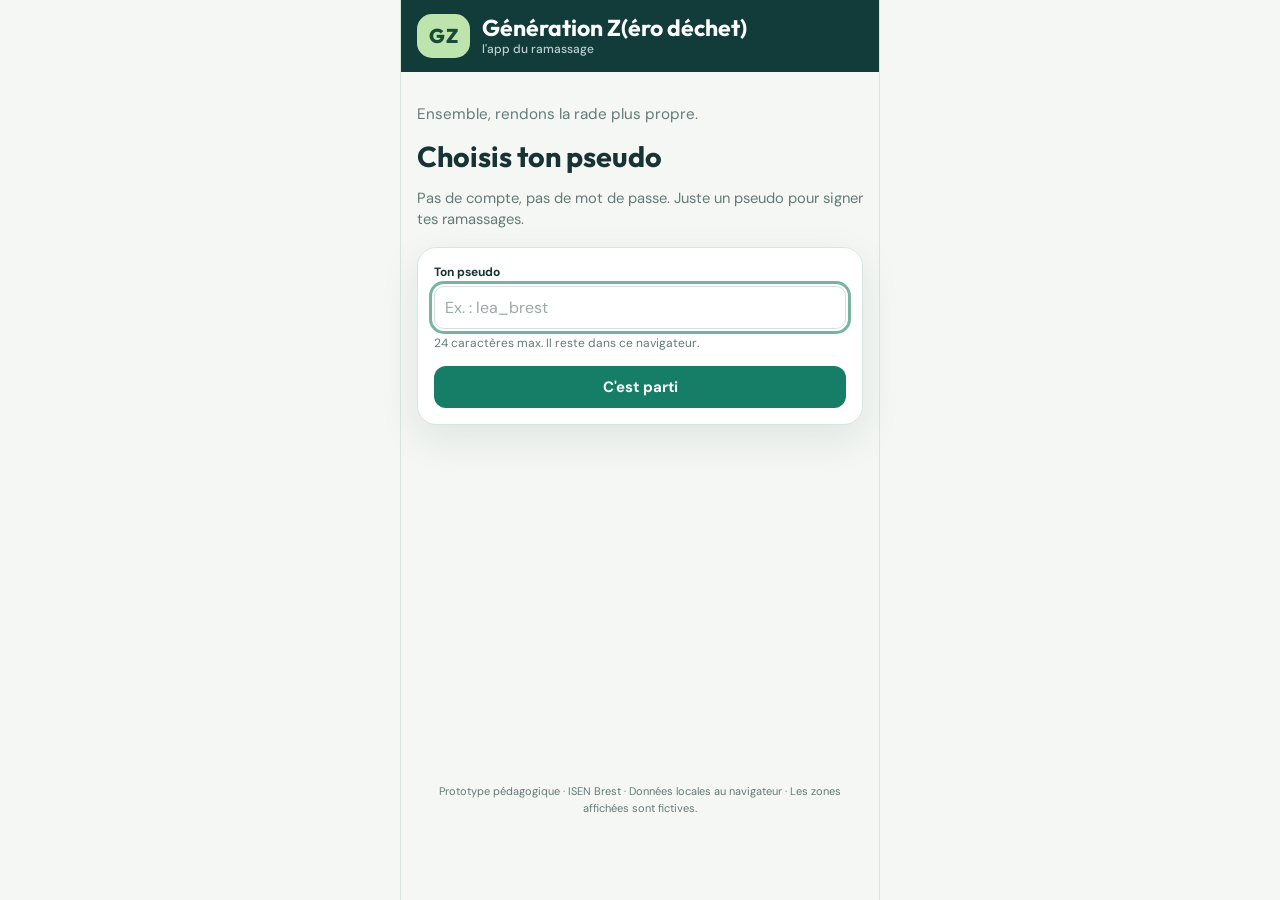
==== commit 60a31d78: "Fusion s4/us10-publier : US10, publication de l'avant/après et feed Co-Authored-By: Claude Fable 5.1" ====
--- a/app/index.html
+++ b/app/index.html
@@ -165,19 +165,6 @@
           <button type="button" id="bouton-abandonner-relecture" class="bouton bouton-lien">Abandonner ce ramassage</button>
         </div>
 
-        <!-- [S4][US11] Vue 4 : la zone est passée au vert -->
-        <div id="vue-bravo" hidden>
-          <div class="carte carte-bravo" role="status">
-            <span class="badge badge-vert">Nettoyée</span>
-            <h2 id="bravo-titre">Bravo <span id="bravo-pseudo"></span>, <span id="bravo-zone"></span> est passée au vert</h2>
-            <p class="aide">Ton avant / après est dans le feed et la carte est à jour. Merci pour la rade.</p>
-            <div class="actions">
-              <button type="button" id="bouton-voir-feed" class="bouton bouton-principal">Voir le feed</button>
-              <a class="bouton bouton-fantome" id="bravo-lien-carte" href="../site/">Voir sur la carte</a>
-            </div>
-          </div>
-        </div>
-
       </section>
 
       <!-- [S3][US1] Onglet Moi : le pseudo et deux ou trois réglages -->
@@ -197,13 +184,6 @@
 
         <p class="aide" id="moi-mode"></p>
         <p class="aide aide-petite">Les photos restent dans le navigateur en démo locale : son stockage est limité à quelques Mo, donc à quelques ramassages.</p>
-
-        <!-- [S4][US11] Réinitialiser la démo (seulement en mode local) -->
-        <div class="carte carte-demo" id="carte-demo" hidden>
-          <p class="etiquette">Démo</p>
-          <p class="aide">Remet les 15 zones de départ et vide le feed. Ton pseudo est gardé.</p>
-          <button type="button" id="bouton-reinitialiser" class="bouton bouton-fantome bouton-large">Réinitialiser la démo</button>
-        </div>
       </section>
 
     </main>
--- a/app/css/app.css
+++ b/app/css/app.css
@@ -662,35 +662,6 @@
   font-weight: 600;
 }
 
-/* ---------- [S4][US11] Zone passée au vert ---------- */
-
-.carte-bravo {
-  text-align: center;
-  padding-top: 26px;
-}
-
-.carte-bravo h2 {
-  margin: 12px 0 8px;
-  font-size: 24px;
-  line-height: 1.25;
-}
-
-.carte-bravo #bravo-zone {
-  color: var(--green);
-}
-
-.carte-bravo .aide {
-  margin-bottom: 18px;
-}
-
-.carte-demo {
-  margin-top: 18px;
-}
-
-.carte-demo .aide {
-  margin-bottom: 12px;
-}
-
 /* ---------- Écran pseudo ---------- */
 
 .ecran-pseudo {
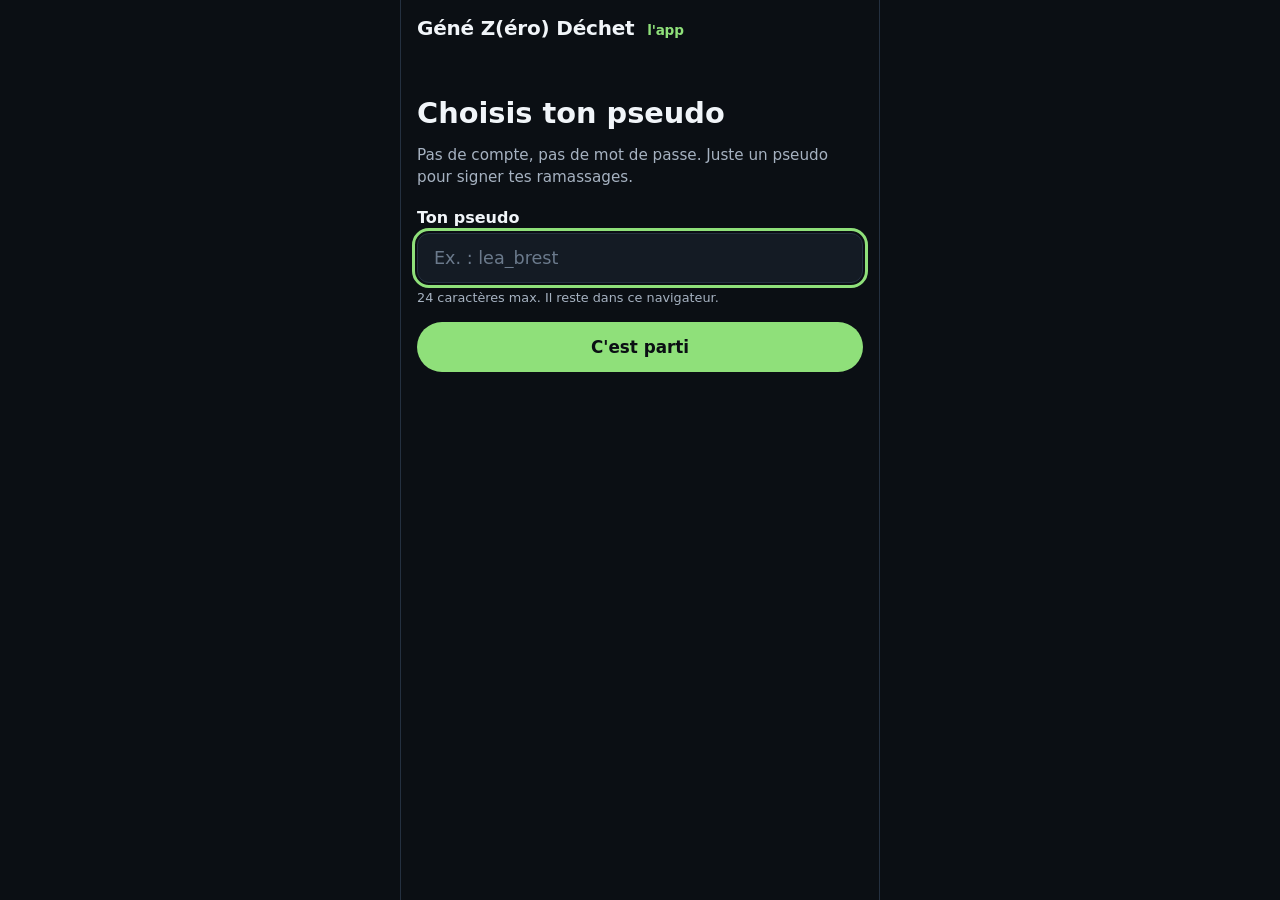
==== commit 82725954: "Fusion s3/us1-compte : US1, compte minimal de l'app (pseudo, onglet Moi) Co-Authored-By: Claude Fabl" ====
--- a/app/index.html
+++ b/app/index.html
@@ -3,20 +3,16 @@
 <head>
   <meta charset="utf-8">
   <meta name="viewport" content="width=device-width, initial-scale=1, viewport-fit=cover">
-  <title>Génération Z(éro déchet) · l'app du ramassage</title>
+  <title>Géné Z(éro) Déchet · l'app</title>
   <meta name="description" content="L'app du ramassage : choisis une zone rouge près de toi, photo avant, photo après, publie. La zone passe au vert sur la carte.">
-  <meta name="theme-color" content="#123c39">
-  <link rel="preconnect" href="https://fonts.googleapis.com">
-  <link rel="preconnect" href="https://fonts.gstatic.com" crossorigin>
-  <link rel="stylesheet" href="https://fonts.googleapis.com/css2?family=DM+Sans:wght@400;500;600;700&family=Outfit:wght@500;600;700;800&display=swap">
+  <meta name="theme-color" content="#0B0F14">
   <link rel="stylesheet" href="css/app.css">
 </head>
 <body>
   <div class="app">
 
     <header class="entete">
-      <span class="logo" aria-hidden="true">GZ</span>
-      <h1>Génération Z(éro déchet) <span class="sous-titre">l'app du ramassage</span></h1>
+      <h1>Géné Z(éro) Déchet <span class="sous-titre">l'app</span></h1>
     </header>
 
     <!-- Messages courts (erreurs, confirmations). Toujours présent pour que
@@ -28,7 +24,6 @@
       <!-- [S3][US1] Écran pseudo : affiché tant qu'aucun pseudo n'est enregistré,
            ou quand on veut en changer. Rien d'autre n'est demandé. -->
       <section id="ecran-pseudo" class="ecran ecran-pseudo" aria-labelledby="titre-pseudo" hidden>
-        <p class="slogan">Ensemble, rendons la rade plus propre.</p>
         <h2 id="titre-pseudo">Choisis ton pseudo</h2>
         <p class="aide">Pas de compte, pas de mot de passe. Juste un pseudo pour signer tes ramassages.</p>
         <form id="formulaire-pseudo" novalidate>
@@ -41,130 +36,16 @@
         </form>
       </section>
 
-      <!-- [S4][US10] Onglet Feed : les ramassages publiés, du plus récent au plus ancien -->
+      <!-- Onglet Feed : les ramassages publiés (arrive avec US10) -->
       <section id="onglet-feed" class="ecran" role="tabpanel" aria-labelledby="tab-feed" tabindex="-1" hidden>
         <h2>Feed</h2>
-        <p class="aide" id="feed-etat" aria-live="polite"></p>
-        <div id="feed-vide" class="carte carte-vide" hidden>
-          <p>Personne n'a encore publié. Sois la première.</p>
-          <button type="button" id="bouton-feed-ramasser" class="bouton bouton-principal">Ramasser une zone</button>
-        </div>
-        <div id="liste-feed" aria-label="Ramassages publiés"></div>
+        <p class="a-venir">Le feed des avant / après arrive au prochain item.</p>
       </section>
 
       <!-- Onglet Ramasser : choisir une zone, photos, publier (US5, US7, US9, US10) -->
       <section id="onglet-ramasser" class="ecran" role="tabpanel" aria-labelledby="tab-ramasser" tabindex="-1" hidden>
-
-        <!-- [S3][US5] Vue 1 : aucun ramassage en cours, on choisit une zone rouge -->
-        <div id="vue-zones" hidden>
-          <h2>Ramasser</h2>
-          <p class="aide" id="zones-position" aria-live="polite"></p>
-
-          <!-- Zone arrivée par le lien « J'y vais » de la carte (../app/?zone=id) -->
-          <div id="zone-choisie" hidden>
-            <p class="etiquette">Zone choisie depuis la carte</p>
-            <div id="zone-choisie-carte"></div>
-          </div>
-
-          <p class="etiquette" id="liste-zones-titre">Zones rouges, de la plus proche à la plus loin</p>
-          <div id="liste-zones" aria-labelledby="liste-zones-titre"></div>
-        </div>
-
-        <!-- [S3][US5] Vue 2 : un ramassage est en cours -->
-        <div id="vue-en-cours" hidden>
-          <h2>Ramassage en cours</h2>
-          <div class="carte carte-zone-en-cours">
-            <p class="etiquette">Zone</p>
-            <p class="nom-zone" id="en-cours-nom"></p>
-            <p class="aide aide-zone" id="en-cours-commune"></p>
-            <a class="lien" id="en-cours-lien-carte" href="../site/">Voir sur la carte</a>
-          </div>
-
-          <ol class="etapes" aria-label="Les étapes du ramassage">
-            <!-- [S4][US7] Étape 1 : la photo avant. L'input file avec capture
-                 ouvre directement l'appareil photo sur un téléphone. -->
-            <li class="etape" id="etape-1" data-etat="courante">
-              <span class="numero" aria-hidden="true">1</span>
-              <div class="etape-corps">
-                <h3>Photo avant</h3>
-                <div id="avant-prise">
-                  <p class="aide">Montre la zone telle que tu la trouves. Sans filtre, sans mise en scène.</p>
-                  <label class="bouton bouton-principal bouton-photo" for="fichier-avant">
-                    <svg class="icone" viewBox="0 0 24 24" aria-hidden="true" focusable="false"><path d="M4 8h3l2-3h6l2 3h3v11H4z"/><circle cx="12" cy="13" r="3.5"/></svg>
-                    <span>Photo avant</span>
-                    <input type="file" id="fichier-avant" class="visuellement-cache" accept="image/*" capture="environment">
-                  </label>
-                </div>
-                <figure class="apercu" id="avant-apercu" hidden>
-                  <img id="avant-image" alt="Ta photo avant le ramassage">
-                  <figcaption>Avant</figcaption>
-                </figure>
-                <label class="bouton bouton-lien seulement-courante" id="avant-reprendre" for="fichier-avant" hidden>Reprendre la photo avant</label>
-              </div>
-            </li>
-            <!-- [S4][US7] Étape 2 : le ramassage lui-même -->
-            <li class="etape" id="etape-2" data-etat="a-venir">
-              <span class="numero" aria-hidden="true">2</span>
-              <div class="etape-corps">
-                <h3>Ramasser</h3>
-                <p class="aide">Ramasse, on t'attend.</p>
-                <button type="button" id="bouton-fini" class="bouton bouton-principal seulement-courante">J'ai fini, photo après</button>
-              </div>
-            </li>
-            <!-- [S4][US9] Étape 3 : la photo après, même mécanique que l'avant -->
-            <li class="etape" id="etape-3" data-etat="a-venir">
-              <span class="numero" aria-hidden="true">3</span>
-              <div class="etape-corps">
-                <h3>Photo après</h3>
-                <div class="seulement-courante">
-                  <p class="aide">Même endroit, même cadrage : montre le résultat.</p>
-                  <label class="bouton bouton-principal bouton-photo" for="fichier-apres">
-                    <svg class="icone" viewBox="0 0 24 24" aria-hidden="true" focusable="false"><path d="M4 8h3l2-3h6l2 3h3v11H4z"/><circle cx="12" cy="13" r="3.5"/></svg>
-                    <span>Photo après</span>
-                    <input type="file" id="fichier-apres" class="visuellement-cache" accept="image/*" capture="environment">
-                  </label>
-                </div>
-              </div>
-            </li>
-            <li class="etape" id="etape-4" data-etat="a-venir">
-              <span class="numero" aria-hidden="true">4</span>
-              <div class="etape-corps">
-                <h3>Publier</h3>
-              </div>
-            </li>
-          </ol>
-
-          <button type="button" id="bouton-abandonner" class="bouton bouton-lien">Abandonner ce ramassage</button>
-        </div>
-
-        <!-- [S4][US9] Vue 3 : relecture avant / après avant de publier -->
-        <div id="vue-relecture" hidden>
-          <h2>Avant / après</h2>
-          <p class="aide">Relis tes deux photos. Si c'est bon, publie : ton ramassage apparaîtra dans le feed.</p>
-          <div class="carte">
-            <p class="nom-zone" id="relecture-nom"></p>
-            <p class="aide aide-zone" id="relecture-commune"></p>
-            <div class="avant-apres">
-              <figure class="apercu">
-                <img id="relecture-avant" alt="Photo avant le ramassage">
-                <figcaption>Avant</figcaption>
-              </figure>
-              <figure class="apercu">
-                <img id="relecture-apres" alt="Photo après le ramassage">
-                <figcaption>Après</figcaption>
-              </figure>
-            </div>
-            <div class="actions">
-              <button type="button" id="bouton-publier" class="bouton bouton-principal" disabled>Publier</button>
-              <label class="bouton bouton-fantome" for="fichier-apres-reprise">
-                Reprendre l'après
-                <input type="file" id="fichier-apres-reprise" class="visuellement-cache" accept="image/*" capture="environment">
-              </label>
-            </div>
-          </div>
-          <button type="button" id="bouton-abandonner-relecture" class="bouton bouton-lien">Abandonner ce ramassage</button>
-        </div>
-
+        <h2>Ramasser</h2>
+        <p class="a-venir">Le choix d'une zone rouge arrive au prochain item.</p>
       </section>
 
       <!-- [S3][US1] Onglet Moi : le pseudo et deux ou trois réglages -->
@@ -187,8 +68,6 @@
       </section>
 
     </main>
-
-    <footer class="pied">Prototype pédagogique · ISEN Brest · Données locales au navigateur · Les zones affichées sont fictives.</footer>
 
     <!-- Barre du bas : les trois onglets -->
     <nav class="navigation" role="tablist" aria-label="Sections de l'app">
--- a/app/css/app.css
+++ b/app/css/app.css
@@ -1,34 +1,24 @@
 /*
- * Génération Z(éro déchet), l'app du ramassage : feuille de style
- * Charte alignée sur le site de l'équipe (dépôt generation-zero-dechet) :
- * thème clair, DM Sans pour le texte, Outfit pour les titres, vert #167e66.
- * Mobile d'abord. Sur ordinateur, l'app reste dans une colonne de 480 px
- * centrée, comme un téléphone posé sur l'écran.
+ * Géné Z(éro) Déchet, l'app : feuille de style
+ * Thème sombre façon BeReal, mobile d'abord. Sur ordinateur, l'app reste
+ * dans une colonne de 480 px centrée, comme un téléphone posé sur l'écran.
  */
 
 :root {
-  --ink: #173334;
-  --muted: #657a78;
-  --green: #167e66;
-  --pale: #e7f4ed;
-  --border: #d9e6df;
-  --bg: #f4f7f4;
-  --red: #d65c55;
-  --orange: #ec9a3d;
-  --shadow: 0 14px 40px rgba(22, 57, 48, 0.09);
-
-  --entete: #123c39;
-  --blanc: #FFFFFF;
-  --etat-rouge: #d65752;
-  --etat-orange: #e69a38;
-  --etat-vert: #239b65;
-
-  --police-texte: "DM Sans", system-ui, -apple-system, "Segoe UI", Roboto, sans-serif;
-  --police-titre: "Outfit", "DM Sans", system-ui, sans-serif;
-
-  --rayon-carte: 19px;
-  --rayon-sous-carte: 13px;
-  --rayon-bouton: 12px;
+  --fond: #0B0F14;
+  --fond-carte: #141B24;
+  --fond-carte-2: #1A2330;
+  --bord: #243040;
+  --texte: #F1F5F9;
+  --texte-doux: #A6B2C1;
+  --texte-sombre: #0B0F14;
+  --vert: #2E9E5B;
+  --vert-clair: #8FE07A;
+  --rouge: #D64545;
+  --orange: #F28C28;
+  --rayon: 18px;
+  --rayon-petit: 12px;
+  --ombre: 0 8px 24px rgba(0, 0, 0, 0.35);
   --hauteur-nav: 64px;
 }
 
@@ -42,21 +32,16 @@
 }
 
 html {
-  background: var(--bg);
+  background: var(--fond);
 }
 
 body {
   margin: 0;
   min-height: 100vh;
-  font-family: var(--police-texte);
-  font-size: 15px;
-  color: var(--ink);
-  background: var(--bg);
+  font-family: system-ui, -apple-system, "Segoe UI", Roboto, sans-serif;
+  color: var(--texte);
+  background: var(--fond);
   -webkit-font-smoothing: antialiased;
-}
-
-h1, h2, h3 {
-  font-family: var(--police-titre);
 }
 
 /* ---------- Colonne de l'app ---------- */
@@ -69,132 +54,73 @@
   margin: 0 auto;
   display: flex;
   flex-direction: column;
-  background: var(--bg);
 }
 
 @media (min-width: 520px) {
   .app {
-    border-left: 1px solid var(--border);
-    border-right: 1px solid var(--border);
+    border-left: 1px solid var(--bord);
+    border-right: 1px solid var(--bord);
   }
 }
 
-/* ---------- En-tête ---------- */
-
 .entete {
-  display: flex;
-  align-items: center;
-  gap: 12px;
-  padding: 14px 16px;
-  background: var(--entete);
-  color: var(--blanc);
-}
-
-.logo {
-  flex: none;
-  padding: 12px;
-  border-radius: 15px;
-  background: #bde4ad;
-  color: #174b37;
-  font-family: var(--police-titre);
-  font-size: 20px;
-  font-weight: 800;
-  line-height: 1;
-  letter-spacing: 0.5px;
+  padding: 16px 16px 8px;
 }
 
 .entete h1 {
   margin: 0;
-  font-size: 23px;
-  font-weight: 700;
-  line-height: 1.15;
+  font-size: 1.25rem;
+  font-weight: 800;
+  letter-spacing: -0.2px;
 }
 
 .entete .sous-titre {
-  display: block;
-  margin-top: 2px;
-  font-family: var(--police-texte);
-  font-size: 12px;
-  font-weight: 500;
-  color: #bcd2cd;
+  margin-left: 6px;
+  font-size: 0.85rem;
+  font-weight: 600;
+  color: var(--vert-clair);
 }
 
 .contenu {
   flex: 1;
-  padding: 12px 16px 16px;
+  padding: 8px 16px calc(var(--hauteur-nav) + 24px);
 }
 
 .ecran h2 {
   margin: 8px 0 14px;
-  font-size: 1.5rem;
-  font-weight: 700;
-}
-
-.slogan {
+  font-size: 1.45rem;
+  font-weight: 800;
+}
+
+/* ---------- Textes ---------- */
+
+.aide {
   margin: 0 0 14px;
-  color: var(--muted);
+  color: var(--texte-doux);
   font-size: 0.95rem;
-}
-
-/* ---------- Pied de page ---------- */
-
-.pied {
-  margin: 0;
-  padding: 12px 16px calc(var(--hauteur-nav) + 20px);
-  color: var(--muted);
-  font-size: 11px;
-  line-height: 1.5;
-  text-align: center;
-}
-
-/* ---------- Textes ---------- */
-
-.aide,
-.hint {
-  margin: 0 0 14px;
-  color: var(--muted);
-  font-size: 0.92rem;
   line-height: 1.45;
 }
 
 .aide-petite {
-  font-size: 12px;
+  font-size: 0.8rem;
 }
 
 .etiquette {
-  margin: 0 0 6px;
-  font-size: 12px;
-  font-weight: 700;
+  margin: 0 0 4px;
+  font-size: 0.8rem;
+  font-weight: 600;
   text-transform: uppercase;
   letter-spacing: 0.6px;
-  color: var(--muted);
-}
-
-.a-venir,
-.vide {
+  color: var(--texte-doux);
+}
+
+.a-venir {
   margin: 0;
   padding: 24px 16px;
-  border: 1px dashed var(--border);
-  border-radius: var(--rayon-carte);
-  background: var(--blanc);
-  color: var(--muted);
+  border: 1px dashed var(--bord);
+  border-radius: var(--rayon);
+  color: var(--texte-doux);
   text-align: center;
-  line-height: 1.45;
-}
-
-.notice {
-  margin: 0 0 14px;
-  padding: 12px;
-  border-radius: 12px;
-  background: #eaf5ef;
-  color: #286650;
-  font-size: 13px;
-  line-height: 1.45;
-}
-
-.notice.avertissement {
-  background: #fff3e4;
-  color: #9c611c;
 }
 
 /* ---------- Messages (aria-live) ---------- */
@@ -203,15 +129,15 @@
   position: sticky;
   top: 8px;
   z-index: 20;
-  margin: 8px 16px 0;
-  padding: 12px;
-  border-radius: 12px;
-  background: #eaf5ef;
-  color: #286650;
-  font-size: 13px;
-  font-weight: 500;
+  margin: 0 16px 8px;
+  padding: 10px 14px;
+  border-radius: var(--rayon-petit);
+  background: #1F2A37;
+  border-left: 4px solid var(--vert-clair);
+  color: var(--texte);
+  font-size: 0.92rem;
   line-height: 1.4;
-  box-shadow: var(--shadow);
+  box-shadow: var(--ombre);
 }
 
 .message:empty {
@@ -219,8 +145,7 @@
 }
 
 .message.erreur {
-  background: #fff3e4;
-  color: #9c611c;
+  border-left-color: var(--rouge);
 }
 
 /* ---------- Cartes ---------- */
@@ -228,19 +153,16 @@
 .carte {
   margin: 0 0 14px;
   padding: 16px;
-  border-radius: var(--rayon-carte);
-  background: var(--blanc);
-  border: 1px solid var(--border);
-  box-shadow: var(--shadow);
+  border-radius: var(--rayon);
+  background: var(--fond-carte);
+  border: 1px solid var(--bord);
 }
 
 .carte-profil .pseudo {
   margin: 0 0 14px;
-  font-family: var(--police-titre);
-  font-size: 36px;
+  font-size: 1.6rem;
   font-weight: 800;
-  line-height: 1.1;
-  color: var(--green);
+  color: var(--vert-clair);
   overflow-wrap: anywhere;
 }
 
@@ -254,52 +176,52 @@
 .bouton {
   display: block;
   width: 100%;
-  padding: 11px 15px;
+  padding: 15px 18px;
   border: 0;
-  border-radius: var(--rayon-bouton);
+  border-radius: 999px;
   font: inherit;
-  font-size: 15px;
+  font-size: 1.05rem;
   font-weight: 700;
   text-align: center;
   text-decoration: none;
   cursor: pointer;
-  transition: filter 0.15s, background-color 0.15s;
+  transition: transform 0.08s, background-color 0.15s;
+}
+
+.bouton:active {
+  transform: scale(0.98);
 }
 
 .bouton:focus-visible,
 .champ:focus-visible,
 .onglet:focus-visible {
-  outline: 3px solid #75b5a0;
+  outline: 3px solid var(--vert-clair);
   outline-offset: 2px;
 }
 
 .bouton-principal {
-  background: var(--green);
-  color: var(--blanc);
+  background: var(--vert-clair);
+  color: var(--texte-sombre);
 }
 
 .bouton-principal:hover:not(:disabled) {
-  filter: brightness(0.94);
+  background: #A4EA92;
 }
 
 .bouton-principal:disabled {
-  opacity: 0.48;
+  background: #3A4656;
+  color: var(--texte-doux);
   cursor: not-allowed;
 }
 
 .bouton-secondaire {
-  background: #eef4f0;
-  color: var(--ink);
+  background: var(--fond-carte-2);
+  color: var(--texte);
+  border: 1px solid var(--bord);
 }
 
 .bouton-secondaire:hover {
-  filter: brightness(0.96);
-}
-
-.bouton-fantome {
-  background: var(--blanc);
-  color: var(--ink);
-  border: 1px solid var(--border);
+  background: #22303F;
 }
 
 .bouton-large {
@@ -310,362 +232,41 @@
   margin-top: 6px;
   padding: 10px;
   background: transparent;
-  color: var(--muted);
+  color: var(--texte-doux);
   font-weight: 600;
 }
 
 .bouton-lien:hover {
-  color: var(--ink);
+  color: var(--texte);
 }
 
 label {
   display: block;
   margin: 0 0 6px;
-  font-size: 12px;
-  font-weight: 700;
+  font-weight: 600;
 }
 
 .champ {
   display: block;
   width: 100%;
   margin: 0 0 6px;
-  padding: 10px;
-  border: 1px solid #d5e1dc;
-  border-radius: 10px;
-  background: var(--blanc);
-  color: var(--ink);
+  padding: 14px 16px;
+  border: 1px solid var(--bord);
+  border-radius: var(--rayon-petit);
+  background: var(--fond-carte);
+  color: var(--texte);
   font: inherit;
-  font-size: 16px;
+  font-size: 1.1rem;
 }
 
 .champ::placeholder {
-  color: #9aaba8;
-}
-
-.lien {
-  color: var(--green);
-  font-weight: 600;
-  text-decoration: none;
-}
-
-.lien:hover {
-  text-decoration: underline;
-}
-
-/* ---------- [S3][US5] Cartes de zones ---------- */
-
-.carte-zone {
-  margin: 0 0 10px;
-  padding: 13px;
-  border-radius: var(--rayon-sous-carte);
-  background: var(--blanc);
-  border: 1px solid var(--border);
-  box-shadow: none;
-}
-
-.carte-zone:hover,
-.carte-zone:active {
-  border-color: #75b5a0;
-  background: #f3faf6;
-}
-
-.carte-zone h3,
-.nom-zone {
-  margin: 0;
-  font-size: 1.15rem;
-  font-weight: 700;
-  line-height: 1.25;
-}
-
-.carte-zone .commune,
-.aide-zone {
-  margin: 2px 0 10px;
-  color: var(--muted);
-  font-size: 0.9rem;
-}
-
-.carte-zone.mise-en-avant {
-  border-color: var(--green);
-  box-shadow: 0 0 0 1px var(--green);
-}
-
-.details {
-  display: flex;
-  flex-wrap: wrap;
-  gap: 6px;
-  margin: 0 0 12px;
-  padding: 0;
-  list-style: none;
-}
-
-.details li {
-  padding: 5px 9px;
-  border-radius: 100px;
-  background: var(--pale);
-  font-size: 12px;
-  font-weight: 500;
-  color: var(--ink);
-}
-
-.details li.distance {
-  background: var(--green);
-  color: var(--blanc);
-  font-weight: 700;
-}
-
-.badge {
-  display: inline-block;
-  padding: 5px 9px;
-  border-radius: 100px;
-  font-size: 11px;
-  font-weight: 700;
-  background: var(--pale);
-  color: var(--muted);
-}
-
-.badge-rouge  { background: #fbe9e7; color: #ae3e3a; }
-.badge-orange { background: #fff0d9; color: #9e5d09; }
-.badge-vert   { background: #def4e7; color: #17764c; }
-
-.actions-ligne {
-  display: grid;
-  grid-template-columns: 1fr 1fr;
-  gap: 8px;
-}
-
-.actions-ligne .bouton {
-  padding: 11px 8px;
-  font-size: 14px;
-}
-
-/* ---------- [S3][US5] Ramassage en cours : les étapes ---------- */
-
-.etapes {
-  margin: 4px 0 8px;
-  padding: 0;
-  list-style: none;
-}
-
-.etape {
-  position: relative;
-  display: flex;
-  gap: 14px;
-  padding: 0 0 22px;
-}
-
-/* Trait vertical entre les numéros */
-.etape:not(:last-child)::before {
-  content: "";
-  position: absolute;
-  left: 15px;
-  top: 32px;
-  bottom: 0;
-  width: 2px;
-  background: var(--border);
-}
-
-.etape .numero {
-  flex: none;
-  display: flex;
-  align-items: center;
-  justify-content: center;
-  width: 32px;
-  height: 32px;
-  border-radius: 50%;
-  background: var(--blanc);
-  border: 2px solid var(--border);
-  color: var(--muted);
-  font-family: var(--police-titre);
-  font-weight: 800;
-  font-size: 0.9rem;
-}
-
-.etape-corps {
-  flex: 1;
-  min-width: 0;
-  padding-top: 4px;
-}
-
-.etape-corps h3 {
-  margin: 0 0 6px;
-  font-size: 1.05rem;
-  font-weight: 700;
-}
-
-.etape-corps .aide {
-  margin-bottom: 8px;
-}
-
-.etape[data-etat="courante"] .numero {
-  background: var(--green);
-  border-color: var(--green);
-  color: var(--blanc);
-}
-
-.etape[data-etat="faite"] .numero {
-  background: var(--etat-vert);
-  border-color: var(--etat-vert);
-  color: var(--blanc);
-}
-
-.etape[data-etat="faite"]:not(:last-child)::before {
-  background: var(--etat-vert);
-}
-
-.etape[data-etat="a-venir"] .etape-corps {
-  opacity: 0.55;
-}
-
-/* Le contenu interactif d'une étape n'apparaît que quand elle est en cours */
-.etape:not([data-etat="courante"]) .seulement-courante {
-  display: none;
-}
-
-/* ---------- [S4][US7] Photos : bouton appareil photo et aperçu ---------- */
-
-/* Caché à l'écran mais toujours là pour le clavier et les lecteurs d'écran */
-.visuellement-cache {
-  position: absolute;
-  width: 1px;
-  height: 1px;
-  margin: -1px;
-  padding: 0;
-  overflow: hidden;
-  clip: rect(0 0 0 0);
-  white-space: nowrap;
-  border: 0;
-}
-
-.bouton-photo {
-  position: relative;
-  display: flex;
-  align-items: center;
-  justify-content: center;
-  gap: 10px;
-  padding: 16px;
-  font-size: 16px;
-}
-
-.bouton-photo .icone {
-  width: 24px;
-  height: 24px;
-  fill: none;
-  stroke: currentColor;
-  stroke-width: 1.8;
-  stroke-linejoin: round;
-}
-
-.bouton-photo:focus-within {
-  outline: 3px solid #75b5a0;
-  outline-offset: 2px;
-}
-
-.bouton-photo.en-cours {
-  opacity: 0.48;
-  pointer-events: none;
-}
-
-.apercu {
-  position: relative;
-  margin: 0 0 6px;
-  border-radius: 10px;
-  overflow: hidden;
-  background: var(--blanc);
-  border: 1px solid var(--border);
-}
-
-.apercu img {
-  display: block;
-  width: 100%;
-  max-height: 60vh;
-  object-fit: cover;
-}
-
-.apercu figcaption {
-  position: absolute;
-  left: 10px;
-  top: 10px;
-  padding: 5px 9px;
-  border-radius: 100px;
-  background: rgba(255, 255, 255, 0.92);
-  color: var(--ink);
-  font-size: 11px;
-  font-weight: 700;
-  letter-spacing: 0.4px;
-  text-transform: uppercase;
-}
-
-/* ---------- [S4][US9] Avant / après côte à côte ---------- */
-
-.avant-apres {
-  display: grid;
-  grid-template-columns: 1fr 1fr;
-  gap: 10px;
-  margin: 0 0 14px;
-}
-
-.avant-apres .apercu {
-  margin: 0;
-}
-
-.avant-apres .apercu img {
-  aspect-ratio: 3 / 4;
-  max-height: none;
-}
-
-.actions .bouton-fantome {
-  position: relative;
-}
-
-.actions .bouton-fantome:focus-within {
-  outline: 3px solid #75b5a0;
-  outline-offset: 2px;
-}
-
-/* ---------- [S4][US10] Feed des ramassages ---------- */
-
-.carte-vide {
-  text-align: center;
-}
-
-.carte-vide p {
-  margin: 0 0 14px;
-  color: var(--muted);
-}
-
-.publication {
-  margin-bottom: 14px;
-}
-
-.publication .en-tete {
-  margin: 0 0 4px;
-  line-height: 1.4;
-}
-
-.publication .pseudo-auteur {
-  font-weight: 700;
-  color: var(--ink);
-}
-
-.publication .date {
-  display: block;
-  margin: 0 0 12px;
-  font-size: 12px;
-  color: var(--muted);
-}
-
-.publication .avant-apres {
-  margin-bottom: 12px;
-}
-
-.publication .lien {
-  font-weight: 600;
+  color: #6B7A8C;
 }
 
 /* ---------- Écran pseudo ---------- */
 
 .ecran-pseudo {
-  padding-top: 20px;
+  padding-top: 32px;
 }
 
 .ecran-pseudo h2 {
@@ -673,12 +274,7 @@
 }
 
 .ecran-pseudo form {
-  margin-top: 16px;
-  padding: 16px;
-  border-radius: var(--rayon-carte);
-  background: var(--blanc);
-  border: 1px solid var(--border);
-  box-shadow: var(--shadow);
+  margin-top: 20px;
 }
 
 .ecran-pseudo .bouton-principal {
@@ -698,9 +294,9 @@
   height: calc(var(--hauteur-nav) + env(safe-area-inset-bottom, 0px));
   margin: 0 auto;
   padding-bottom: env(safe-area-inset-bottom, 0px);
-  background: var(--blanc);
-  border-top: 1px solid var(--border);
-  box-shadow: 0 -6px 24px rgba(22, 57, 48, 0.06);
+  background: rgba(11, 15, 20, 0.96);
+  border-top: 1px solid var(--bord);
+  backdrop-filter: blur(8px);
 }
 
 .onglet {
@@ -713,9 +309,9 @@
   padding: 6px 0;
   border: 0;
   background: transparent;
-  color: var(--muted);
+  color: var(--texte-doux);
   font: inherit;
-  font-size: 12px;
+  font-size: 0.78rem;
   font-weight: 600;
   cursor: pointer;
 }
@@ -731,14 +327,14 @@
 }
 
 .onglet[aria-selected="true"] {
-  color: var(--green);
+  color: var(--vert-clair);
 }
 
 .noscript {
   max-width: 480px;
   margin: 16px auto;
   padding: 12px 16px;
-  background: #fff3e4;
-  color: #9c611c;
-  border-radius: 12px;
-}
+  background: #3B2A12;
+  color: #FFE3B3;
+  border-radius: var(--rayon-petit);
+}
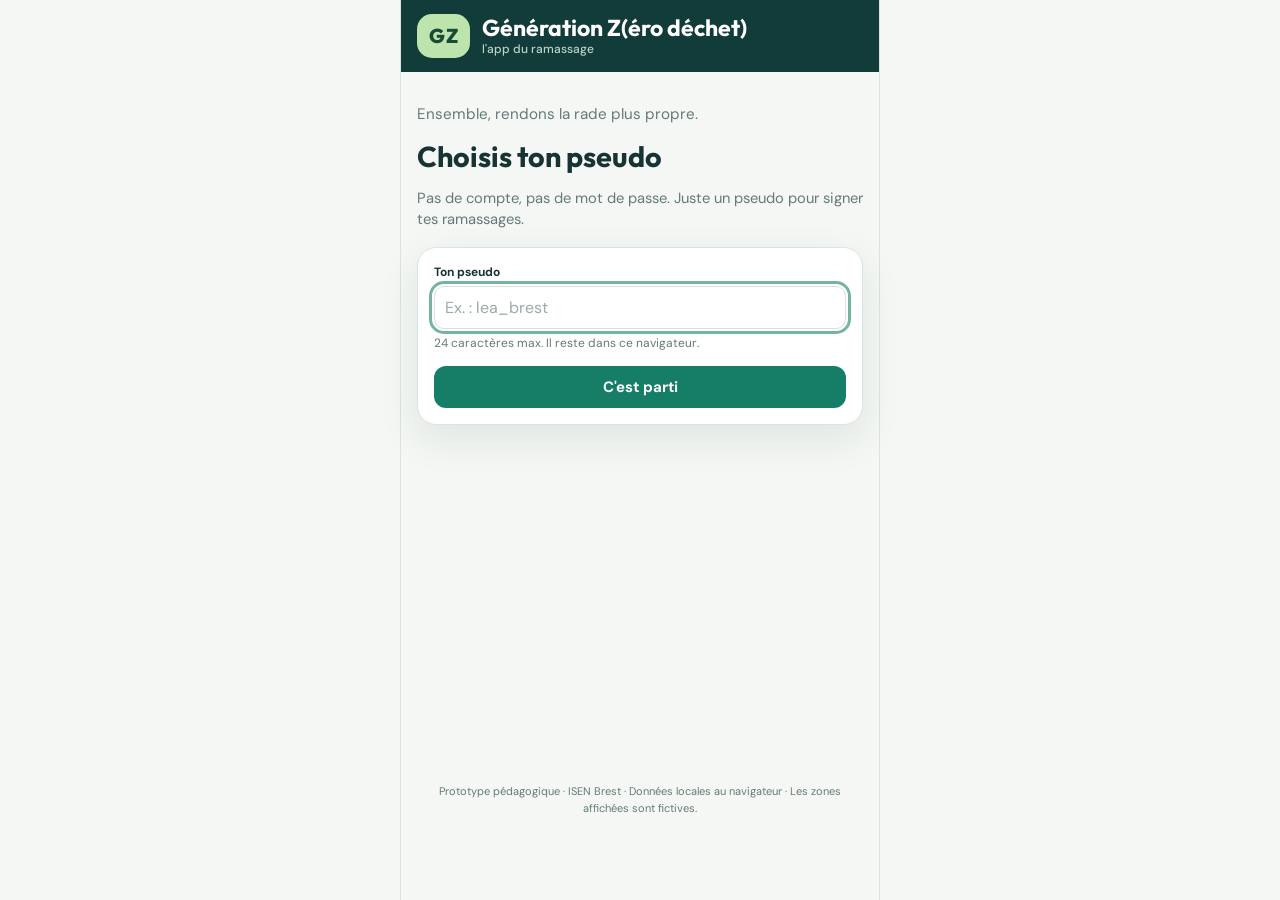
==== commit ff40191c: "Fusion s4/us9-photo-apres : US9, photo après et relecture avant/après Co-Authored-By: Claude Fable 5" ====
--- a/app/index.html
+++ b/app/index.html
@@ -3,16 +3,20 @@
 <head>
   <meta charset="utf-8">
   <meta name="viewport" content="width=device-width, initial-scale=1, viewport-fit=cover">
-  <title>Géné Z(éro) Déchet · l'app</title>
+  <title>Génération Z(éro déchet) · l'app du ramassage</title>
   <meta name="description" content="L'app du ramassage : choisis une zone rouge près de toi, photo avant, photo après, publie. La zone passe au vert sur la carte.">
-  <meta name="theme-color" content="#0B0F14">
+  <meta name="theme-color" content="#123c39">
+  <link rel="preconnect" href="https://fonts.googleapis.com">
+  <link rel="preconnect" href="https://fonts.gstatic.com" crossorigin>
+  <link rel="stylesheet" href="https://fonts.googleapis.com/css2?family=DM+Sans:wght@400;500;600;700&family=Outfit:wght@500;600;700;800&display=swap">
   <link rel="stylesheet" href="css/app.css">
 </head>
 <body>
   <div class="app">
 
     <header class="entete">
-      <h1>Géné Z(éro) Déchet <span class="sous-titre">l'app</span></h1>
+      <span class="logo" aria-hidden="true">GZ</span>
+      <h1>Génération Z(éro déchet) <span class="sous-titre">l'app du ramassage</span></h1>
     </header>
 
     <!-- Messages courts (erreurs, confirmations). Toujours présent pour que
@@ -24,6 +28,7 @@
       <!-- [S3][US1] Écran pseudo : affiché tant qu'aucun pseudo n'est enregistré,
            ou quand on veut en changer. Rien d'autre n'est demandé. -->
       <section id="ecran-pseudo" class="ecran ecran-pseudo" aria-labelledby="titre-pseudo" hidden>
+        <p class="slogan">Ensemble, rendons la rade plus propre.</p>
         <h2 id="titre-pseudo">Choisis ton pseudo</h2>
         <p class="aide">Pas de compte, pas de mot de passe. Juste un pseudo pour signer tes ramassages.</p>
         <form id="formulaire-pseudo" novalidate>
@@ -44,8 +49,117 @@
 
       <!-- Onglet Ramasser : choisir une zone, photos, publier (US5, US7, US9, US10) -->
       <section id="onglet-ramasser" class="ecran" role="tabpanel" aria-labelledby="tab-ramasser" tabindex="-1" hidden>
-        <h2>Ramasser</h2>
-        <p class="a-venir">Le choix d'une zone rouge arrive au prochain item.</p>
+
+        <!-- [S3][US5] Vue 1 : aucun ramassage en cours, on choisit une zone rouge -->
+        <div id="vue-zones" hidden>
+          <h2>Ramasser</h2>
+          <p class="aide" id="zones-position" aria-live="polite"></p>
+
+          <!-- Zone arrivée par le lien « J'y vais » de la carte (../app/?zone=id) -->
+          <div id="zone-choisie" hidden>
+            <p class="etiquette">Zone choisie depuis la carte</p>
+            <div id="zone-choisie-carte"></div>
+          </div>
+
+          <p class="etiquette" id="liste-zones-titre">Zones rouges, de la plus proche à la plus loin</p>
+          <div id="liste-zones" aria-labelledby="liste-zones-titre"></div>
+        </div>
+
+        <!-- [S3][US5] Vue 2 : un ramassage est en cours -->
+        <div id="vue-en-cours" hidden>
+          <h2>Ramassage en cours</h2>
+          <div class="carte carte-zone-en-cours">
+            <p class="etiquette">Zone</p>
+            <p class="nom-zone" id="en-cours-nom"></p>
+            <p class="aide aide-zone" id="en-cours-commune"></p>
+            <a class="lien" id="en-cours-lien-carte" href="../site/">Voir sur la carte</a>
+          </div>
+
+          <ol class="etapes" aria-label="Les étapes du ramassage">
+            <!-- [S4][US7] Étape 1 : la photo avant. L'input file avec capture
+                 ouvre directement l'appareil photo sur un téléphone. -->
+            <li class="etape" id="etape-1" data-etat="courante">
+              <span class="numero" aria-hidden="true">1</span>
+              <div class="etape-corps">
+                <h3>Photo avant</h3>
+                <div id="avant-prise">
+                  <p class="aide">Montre la zone telle que tu la trouves. Sans filtre, sans mise en scène.</p>
+                  <label class="bouton bouton-principal bouton-photo" for="fichier-avant">
+                    <svg class="icone" viewBox="0 0 24 24" aria-hidden="true" focusable="false"><path d="M4 8h3l2-3h6l2 3h3v11H4z"/><circle cx="12" cy="13" r="3.5"/></svg>
+                    <span>Photo avant</span>
+                    <input type="file" id="fichier-avant" class="visuellement-cache" accept="image/*" capture="environment">
+                  </label>
+                </div>
+                <figure class="apercu" id="avant-apercu" hidden>
+                  <img id="avant-image" alt="Ta photo avant le ramassage">
+                  <figcaption>Avant</figcaption>
+                </figure>
+                <label class="bouton bouton-lien seulement-courante" id="avant-reprendre" for="fichier-avant" hidden>Reprendre la photo avant</label>
+              </div>
+            </li>
+            <!-- [S4][US7] Étape 2 : le ramassage lui-même -->
+            <li class="etape" id="etape-2" data-etat="a-venir">
+              <span class="numero" aria-hidden="true">2</span>
+              <div class="etape-corps">
+                <h3>Ramasser</h3>
+                <p class="aide">Ramasse, on t'attend.</p>
+                <button type="button" id="bouton-fini" class="bouton bouton-principal seulement-courante">J'ai fini, photo après</button>
+              </div>
+            </li>
+            <!-- [S4][US9] Étape 3 : la photo après, même mécanique que l'avant -->
+            <li class="etape" id="etape-3" data-etat="a-venir">
+              <span class="numero" aria-hidden="true">3</span>
+              <div class="etape-corps">
+                <h3>Photo après</h3>
+                <div class="seulement-courante">
+                  <p class="aide">Même endroit, même cadrage : montre le résultat.</p>
+                  <label class="bouton bouton-principal bouton-photo" for="fichier-apres">
+                    <svg class="icone" viewBox="0 0 24 24" aria-hidden="true" focusable="false"><path d="M4 8h3l2-3h6l2 3h3v11H4z"/><circle cx="12" cy="13" r="3.5"/></svg>
+                    <span>Photo après</span>
+                    <input type="file" id="fichier-apres" class="visuellement-cache" accept="image/*" capture="environment">
+                  </label>
+                </div>
+              </div>
+            </li>
+            <li class="etape" id="etape-4" data-etat="a-venir">
+              <span class="numero" aria-hidden="true">4</span>
+              <div class="etape-corps">
+                <h3>Publier</h3>
+              </div>
+            </li>
+          </ol>
+
+          <button type="button" id="bouton-abandonner" class="bouton bouton-lien">Abandonner ce ramassage</button>
+        </div>
+
+        <!-- [S4][US9] Vue 3 : relecture avant / après avant de publier -->
+        <div id="vue-relecture" hidden>
+          <h2>Avant / après</h2>
+          <p class="aide">Relis tes deux photos. Si c'est bon, publie : ton ramassage apparaîtra dans le feed.</p>
+          <div class="carte">
+            <p class="nom-zone" id="relecture-nom"></p>
+            <p class="aide aide-zone" id="relecture-commune"></p>
+            <div class="avant-apres">
+              <figure class="apercu">
+                <img id="relecture-avant" alt="Photo avant le ramassage">
+                <figcaption>Avant</figcaption>
+              </figure>
+              <figure class="apercu">
+                <img id="relecture-apres" alt="Photo après le ramassage">
+                <figcaption>Après</figcaption>
+              </figure>
+            </div>
+            <div class="actions">
+              <button type="button" id="bouton-publier" class="bouton bouton-principal" disabled>Publier</button>
+              <label class="bouton bouton-fantome" for="fichier-apres-reprise">
+                Reprendre l'après
+                <input type="file" id="fichier-apres-reprise" class="visuellement-cache" accept="image/*" capture="environment">
+              </label>
+            </div>
+          </div>
+          <button type="button" id="bouton-abandonner-relecture" class="bouton bouton-lien">Abandonner ce ramassage</button>
+        </div>
+
       </section>
 
       <!-- [S3][US1] Onglet Moi : le pseudo et deux ou trois réglages -->
@@ -68,6 +182,8 @@
       </section>
 
     </main>
+
+    <footer class="pied">Prototype pédagogique · ISEN Brest · Données locales au navigateur · Les zones affichées sont fictives.</footer>
 
     <!-- Barre du bas : les trois onglets -->
     <nav class="navigation" role="tablist" aria-label="Sections de l'app">
--- a/app/css/app.css
+++ b/app/css/app.css
@@ -1,24 +1,34 @@
 /*
- * Géné Z(éro) Déchet, l'app : feuille de style
- * Thème sombre façon BeReal, mobile d'abord. Sur ordinateur, l'app reste
- * dans une colonne de 480 px centrée, comme un téléphone posé sur l'écran.
+ * Génération Z(éro déchet), l'app du ramassage : feuille de style
+ * Charte alignée sur le site de l'équipe (dépôt generation-zero-dechet) :
+ * thème clair, DM Sans pour le texte, Outfit pour les titres, vert #167e66.
+ * Mobile d'abord. Sur ordinateur, l'app reste dans une colonne de 480 px
+ * centrée, comme un téléphone posé sur l'écran.
  */
 
 :root {
-  --fond: #0B0F14;
-  --fond-carte: #141B24;
-  --fond-carte-2: #1A2330;
-  --bord: #243040;
-  --texte: #F1F5F9;
-  --texte-doux: #A6B2C1;
-  --texte-sombre: #0B0F14;
-  --vert: #2E9E5B;
-  --vert-clair: #8FE07A;
-  --rouge: #D64545;
-  --orange: #F28C28;
-  --rayon: 18px;
-  --rayon-petit: 12px;
-  --ombre: 0 8px 24px rgba(0, 0, 0, 0.35);
+  --ink: #173334;
+  --muted: #657a78;
+  --green: #167e66;
+  --pale: #e7f4ed;
+  --border: #d9e6df;
+  --bg: #f4f7f4;
+  --red: #d65c55;
+  --orange: #ec9a3d;
+  --shadow: 0 14px 40px rgba(22, 57, 48, 0.09);
+
+  --entete: #123c39;
+  --blanc: #FFFFFF;
+  --etat-rouge: #d65752;
+  --etat-orange: #e69a38;
+  --etat-vert: #239b65;
+
+  --police-texte: "DM Sans", system-ui, -apple-system, "Segoe UI", Roboto, sans-serif;
+  --police-titre: "Outfit", "DM Sans", system-ui, sans-serif;
+
+  --rayon-carte: 19px;
+  --rayon-sous-carte: 13px;
+  --rayon-bouton: 12px;
   --hauteur-nav: 64px;
 }
 
@@ -32,16 +42,21 @@
 }
 
 html {
-  background: var(--fond);
+  background: var(--bg);
 }
 
 body {
   margin: 0;
   min-height: 100vh;
-  font-family: system-ui, -apple-system, "Segoe UI", Roboto, sans-serif;
-  color: var(--texte);
-  background: var(--fond);
+  font-family: var(--police-texte);
+  font-size: 15px;
+  color: var(--ink);
+  background: var(--bg);
   -webkit-font-smoothing: antialiased;
+}
+
+h1, h2, h3 {
+  font-family: var(--police-titre);
 }
 
 /* ---------- Colonne de l'app ---------- */
@@ -54,73 +69,132 @@
   margin: 0 auto;
   display: flex;
   flex-direction: column;
+  background: var(--bg);
 }
 
 @media (min-width: 520px) {
   .app {
-    border-left: 1px solid var(--bord);
-    border-right: 1px solid var(--bord);
+    border-left: 1px solid var(--border);
+    border-right: 1px solid var(--border);
   }
 }
 
+/* ---------- En-tête ---------- */
+
 .entete {
-  padding: 16px 16px 8px;
+  display: flex;
+  align-items: center;
+  gap: 12px;
+  padding: 14px 16px;
+  background: var(--entete);
+  color: var(--blanc);
+}
+
+.logo {
+  flex: none;
+  padding: 12px;
+  border-radius: 15px;
+  background: #bde4ad;
+  color: #174b37;
+  font-family: var(--police-titre);
+  font-size: 20px;
+  font-weight: 800;
+  line-height: 1;
+  letter-spacing: 0.5px;
 }
 
 .entete h1 {
   margin: 0;
-  font-size: 1.25rem;
-  font-weight: 800;
-  letter-spacing: -0.2px;
+  font-size: 23px;
+  font-weight: 700;
+  line-height: 1.15;
 }
 
 .entete .sous-titre {
-  margin-left: 6px;
-  font-size: 0.85rem;
-  font-weight: 600;
-  color: var(--vert-clair);
+  display: block;
+  margin-top: 2px;
+  font-family: var(--police-texte);
+  font-size: 12px;
+  font-weight: 500;
+  color: #bcd2cd;
 }
 
 .contenu {
   flex: 1;
-  padding: 8px 16px calc(var(--hauteur-nav) + 24px);
+  padding: 12px 16px 16px;
 }
 
 .ecran h2 {
   margin: 8px 0 14px;
-  font-size: 1.45rem;
-  font-weight: 800;
+  font-size: 1.5rem;
+  font-weight: 700;
+}
+
+.slogan {
+  margin: 0 0 14px;
+  color: var(--muted);
+  font-size: 0.95rem;
+}
+
+/* ---------- Pied de page ---------- */
+
+.pied {
+  margin: 0;
+  padding: 12px 16px calc(var(--hauteur-nav) + 20px);
+  color: var(--muted);
+  font-size: 11px;
+  line-height: 1.5;
+  text-align: center;
 }
 
 /* ---------- Textes ---------- */
 
-.aide {
+.aide,
+.hint {
   margin: 0 0 14px;
-  color: var(--texte-doux);
-  font-size: 0.95rem;
+  color: var(--muted);
+  font-size: 0.92rem;
   line-height: 1.45;
 }
 
 .aide-petite {
-  font-size: 0.8rem;
+  font-size: 12px;
 }
 
 .etiquette {
-  margin: 0 0 4px;
-  font-size: 0.8rem;
-  font-weight: 600;
+  margin: 0 0 6px;
+  font-size: 12px;
+  font-weight: 700;
   text-transform: uppercase;
   letter-spacing: 0.6px;
-  color: var(--texte-doux);
-}
-
-.a-venir {
+  color: var(--muted);
+}
+
+.a-venir,
+.vide {
   margin: 0;
   padding: 24px 16px;
-  border: 1px dashed var(--bord);
-  border-radius: var(--rayon);
-  color: var(--texte-doux);
+  border: 1px dashed var(--border);
+  border-radius: var(--rayon-carte);
+  background: var(--blanc);
+  color: var(--muted);
   text-align: center;
+  line-height: 1.45;
+}
+
+.notice {
+  margin: 0 0 14px;
+  padding: 12px;
+  border-radius: 12px;
+  background: #eaf5ef;
+  color: #286650;
+  font-size: 13px;
+  line-height: 1.45;
+}
+
+.notice.avertissement {
+  background: #fff3e4;
+  color: #9c611c;
 }
 
 /* ---------- Messages (aria-live) ---------- */
@@ -129,15 +203,15 @@
   position: sticky;
   top: 8px;
   z-index: 20;
-  margin: 0 16px 8px;
-  padding: 10px 14px;
-  border-radius: var(--rayon-petit);
-  background: #1F2A37;
-  border-left: 4px solid var(--vert-clair);
-  color: var(--texte);
-  font-size: 0.92rem;
+  margin: 8px 16px 0;
+  padding: 12px;
+  border-radius: 12px;
+  background: #eaf5ef;
+  color: #286650;
+  font-size: 13px;
+  font-weight: 500;
   line-height: 1.4;
-  box-shadow: var(--ombre);
+  box-shadow: var(--shadow);
 }
 
 .message:empty {
@@ -145,7 +219,8 @@
 }
 
 .message.erreur {
-  border-left-color: var(--rouge);
+  background: #fff3e4;
+  color: #9c611c;
 }
 
 /* ---------- Cartes ---------- */
@@ -153,16 +228,19 @@
 .carte {
   margin: 0 0 14px;
   padding: 16px;
-  border-radius: var(--rayon);
-  background: var(--fond-carte);
-  border: 1px solid var(--bord);
+  border-radius: var(--rayon-carte);
+  background: var(--blanc);
+  border: 1px solid var(--border);
+  box-shadow: var(--shadow);
 }
 
 .carte-profil .pseudo {
   margin: 0 0 14px;
-  font-size: 1.6rem;
+  font-family: var(--police-titre);
+  font-size: 36px;
   font-weight: 800;
-  color: var(--vert-clair);
+  line-height: 1.1;
+  color: var(--green);
   overflow-wrap: anywhere;
 }
 
@@ -176,52 +254,52 @@
 .bouton {
   display: block;
   width: 100%;
-  padding: 15px 18px;
+  padding: 11px 15px;
   border: 0;
-  border-radius: 999px;
+  border-radius: var(--rayon-bouton);
   font: inherit;
-  font-size: 1.05rem;
+  font-size: 15px;
   font-weight: 700;
   text-align: center;
   text-decoration: none;
   cursor: pointer;
-  transition: transform 0.08s, background-color 0.15s;
-}
-
-.bouton:active {
-  transform: scale(0.98);
+  transition: filter 0.15s, background-color 0.15s;
 }
 
 .bouton:focus-visible,
 .champ:focus-visible,
 .onglet:focus-visible {
-  outline: 3px solid var(--vert-clair);
+  outline: 3px solid #75b5a0;
   outline-offset: 2px;
 }
 
 .bouton-principal {
-  background: var(--vert-clair);
-  color: var(--texte-sombre);
+  background: var(--green);
+  color: var(--blanc);
 }
 
 .bouton-principal:hover:not(:disabled) {
-  background: #A4EA92;
+  filter: brightness(0.94);
 }
 
 .bouton-principal:disabled {
-  background: #3A4656;
-  color: var(--texte-doux);
+  opacity: 0.48;
   cursor: not-allowed;
 }
 
 .bouton-secondaire {
-  background: var(--fond-carte-2);
-  color: var(--texte);
-  border: 1px solid var(--bord);
+  background: #eef4f0;
+  color: var(--ink);
 }
 
 .bouton-secondaire:hover {
-  background: #22303F;
+  filter: brightness(0.96);
+}
+
+.bouton-fantome {
+  background: var(--blanc);
+  color: var(--ink);
+  border: 1px solid var(--border);
 }
 
 .bouton-large {
@@ -232,41 +310,322 @@
   margin-top: 6px;
   padding: 10px;
   background: transparent;
-  color: var(--texte-doux);
+  color: var(--muted);
   font-weight: 600;
 }
 
 .bouton-lien:hover {
-  color: var(--texte);
+  color: var(--ink);
 }
 
 label {
   display: block;
   margin: 0 0 6px;
-  font-weight: 600;
+  font-size: 12px;
+  font-weight: 700;
 }
 
 .champ {
   display: block;
   width: 100%;
   margin: 0 0 6px;
-  padding: 14px 16px;
-  border: 1px solid var(--bord);
-  border-radius: var(--rayon-petit);
-  background: var(--fond-carte);
-  color: var(--texte);
+  padding: 10px;
+  border: 1px solid #d5e1dc;
+  border-radius: 10px;
+  background: var(--blanc);
+  color: var(--ink);
   font: inherit;
-  font-size: 1.1rem;
+  font-size: 16px;
 }
 
 .champ::placeholder {
-  color: #6B7A8C;
+  color: #9aaba8;
+}
+
+.lien {
+  color: var(--green);
+  font-weight: 600;
+  text-decoration: none;
+}
+
+.lien:hover {
+  text-decoration: underline;
+}
+
+/* ---------- [S3][US5] Cartes de zones ---------- */
+
+.carte-zone {
+  margin: 0 0 10px;
+  padding: 13px;
+  border-radius: var(--rayon-sous-carte);
+  background: var(--blanc);
+  border: 1px solid var(--border);
+  box-shadow: none;
+}
+
+.carte-zone:hover,
+.carte-zone:active {
+  border-color: #75b5a0;
+  background: #f3faf6;
+}
+
+.carte-zone h3,
+.nom-zone {
+  margin: 0;
+  font-size: 1.15rem;
+  font-weight: 700;
+  line-height: 1.25;
+}
+
+.carte-zone .commune,
+.aide-zone {
+  margin: 2px 0 10px;
+  color: var(--muted);
+  font-size: 0.9rem;
+}
+
+.carte-zone.mise-en-avant {
+  border-color: var(--green);
+  box-shadow: 0 0 0 1px var(--green);
+}
+
+.details {
+  display: flex;
+  flex-wrap: wrap;
+  gap: 6px;
+  margin: 0 0 12px;
+  padding: 0;
+  list-style: none;
+}
+
+.details li {
+  padding: 5px 9px;
+  border-radius: 100px;
+  background: var(--pale);
+  font-size: 12px;
+  font-weight: 500;
+  color: var(--ink);
+}
+
+.details li.distance {
+  background: var(--green);
+  color: var(--blanc);
+  font-weight: 700;
+}
+
+.badge {
+  display: inline-block;
+  padding: 5px 9px;
+  border-radius: 100px;
+  font-size: 11px;
+  font-weight: 700;
+  background: var(--pale);
+  color: var(--muted);
+}
+
+.badge-rouge  { background: #fbe9e7; color: #ae3e3a; }
+.badge-orange { background: #fff0d9; color: #9e5d09; }
+.badge-vert   { background: #def4e7; color: #17764c; }
+
+.actions-ligne {
+  display: grid;
+  grid-template-columns: 1fr 1fr;
+  gap: 8px;
+}
+
+.actions-ligne .bouton {
+  padding: 11px 8px;
+  font-size: 14px;
+}
+
+/* ---------- [S3][US5] Ramassage en cours : les étapes ---------- */
+
+.etapes {
+  margin: 4px 0 8px;
+  padding: 0;
+  list-style: none;
+}
+
+.etape {
+  position: relative;
+  display: flex;
+  gap: 14px;
+  padding: 0 0 22px;
+}
+
+/* Trait vertical entre les numéros */
+.etape:not(:last-child)::before {
+  content: "";
+  position: absolute;
+  left: 15px;
+  top: 32px;
+  bottom: 0;
+  width: 2px;
+  background: var(--border);
+}
+
+.etape .numero {
+  flex: none;
+  display: flex;
+  align-items: center;
+  justify-content: center;
+  width: 32px;
+  height: 32px;
+  border-radius: 50%;
+  background: var(--blanc);
+  border: 2px solid var(--border);
+  color: var(--muted);
+  font-family: var(--police-titre);
+  font-weight: 800;
+  font-size: 0.9rem;
+}
+
+.etape-corps {
+  flex: 1;
+  min-width: 0;
+  padding-top: 4px;
+}
+
+.etape-corps h3 {
+  margin: 0 0 6px;
+  font-size: 1.05rem;
+  font-weight: 700;
+}
+
+.etape-corps .aide {
+  margin-bottom: 8px;
+}
+
+.etape[data-etat="courante"] .numero {
+  background: var(--green);
+  border-color: var(--green);
+  color: var(--blanc);
+}
+
+.etape[data-etat="faite"] .numero {
+  background: var(--etat-vert);
+  border-color: var(--etat-vert);
+  color: var(--blanc);
+}
+
+.etape[data-etat="faite"]:not(:last-child)::before {
+  background: var(--etat-vert);
+}
+
+.etape[data-etat="a-venir"] .etape-corps {
+  opacity: 0.55;
+}
+
+/* Le contenu interactif d'une étape n'apparaît que quand elle est en cours */
+.etape:not([data-etat="courante"]) .seulement-courante {
+  display: none;
+}
+
+/* ---------- [S4][US7] Photos : bouton appareil photo et aperçu ---------- */
+
+/* Caché à l'écran mais toujours là pour le clavier et les lecteurs d'écran */
+.visuellement-cache {
+  position: absolute;
+  width: 1px;
+  height: 1px;
+  margin: -1px;
+  padding: 0;
+  overflow: hidden;
+  clip: rect(0 0 0 0);
+  white-space: nowrap;
+  border: 0;
+}
+
+.bouton-photo {
+  position: relative;
+  display: flex;
+  align-items: center;
+  justify-content: center;
+  gap: 10px;
+  padding: 16px;
+  font-size: 16px;
+}
+
+.bouton-photo .icone {
+  width: 24px;
+  height: 24px;
+  fill: none;
+  stroke: currentColor;
+  stroke-width: 1.8;
+  stroke-linejoin: round;
+}
+
+.bouton-photo:focus-within {
+  outline: 3px solid #75b5a0;
+  outline-offset: 2px;
+}
+
+.bouton-photo.en-cours {
+  opacity: 0.48;
+  pointer-events: none;
+}
+
+.apercu {
+  position: relative;
+  margin: 0 0 6px;
+  border-radius: 10px;
+  overflow: hidden;
+  background: var(--blanc);
+  border: 1px solid var(--border);
+}
+
+.apercu img {
+  display: block;
+  width: 100%;
+  max-height: 60vh;
+  object-fit: cover;
+}
+
+.apercu figcaption {
+  position: absolute;
+  left: 10px;
+  top: 10px;
+  padding: 5px 9px;
+  border-radius: 100px;
+  background: rgba(255, 255, 255, 0.92);
+  color: var(--ink);
+  font-size: 11px;
+  font-weight: 700;
+  letter-spacing: 0.4px;
+  text-transform: uppercase;
+}
+
+/* ---------- [S4][US9] Avant / après côte à côte ---------- */
+
+.avant-apres {
+  display: grid;
+  grid-template-columns: 1fr 1fr;
+  gap: 10px;
+  margin: 0 0 14px;
+}
+
+.avant-apres .apercu {
+  margin: 0;
+}
+
+.avant-apres .apercu img {
+  aspect-ratio: 3 / 4;
+  max-height: none;
+}
+
+.actions .bouton-fantome {
+  position: relative;
+}
+
+.actions .bouton-fantome:focus-within {
+  outline: 3px solid #75b5a0;
+  outline-offset: 2px;
 }
 
 /* ---------- Écran pseudo ---------- */
 
 .ecran-pseudo {
-  padding-top: 32px;
+  padding-top: 20px;
 }
 
 .ecran-pseudo h2 {
@@ -274,7 +633,12 @@
 }
 
 .ecran-pseudo form {
-  margin-top: 20px;
+  margin-top: 16px;
+  padding: 16px;
+  border-radius: var(--rayon-carte);
+  background: var(--blanc);
+  border: 1px solid var(--border);
+  box-shadow: var(--shadow);
 }
 
 .ecran-pseudo .bouton-principal {
@@ -294,9 +658,9 @@
   height: calc(var(--hauteur-nav) + env(safe-area-inset-bottom, 0px));
   margin: 0 auto;
   padding-bottom: env(safe-area-inset-bottom, 0px);
-  background: rgba(11, 15, 20, 0.96);
-  border-top: 1px solid var(--bord);
-  backdrop-filter: blur(8px);
+  background: var(--blanc);
+  border-top: 1px solid var(--border);
+  box-shadow: 0 -6px 24px rgba(22, 57, 48, 0.06);
 }
 
 .onglet {
@@ -309,9 +673,9 @@
   padding: 6px 0;
   border: 0;
   background: transparent;
-  color: var(--texte-doux);
+  color: var(--muted);
   font: inherit;
-  font-size: 0.78rem;
+  font-size: 12px;
   font-weight: 600;
   cursor: pointer;
 }
@@ -327,14 +691,14 @@
 }
 
 .onglet[aria-selected="true"] {
-  color: var(--vert-clair);
+  color: var(--green);
 }
 
 .noscript {
   max-width: 480px;
   margin: 16px auto;
   padding: 12px 16px;
-  background: #3B2A12;
-  color: #FFE3B3;
-  border-radius: var(--rayon-petit);
-}
+  background: #fff3e4;
+  color: #9c611c;
+  border-radius: 12px;
+}
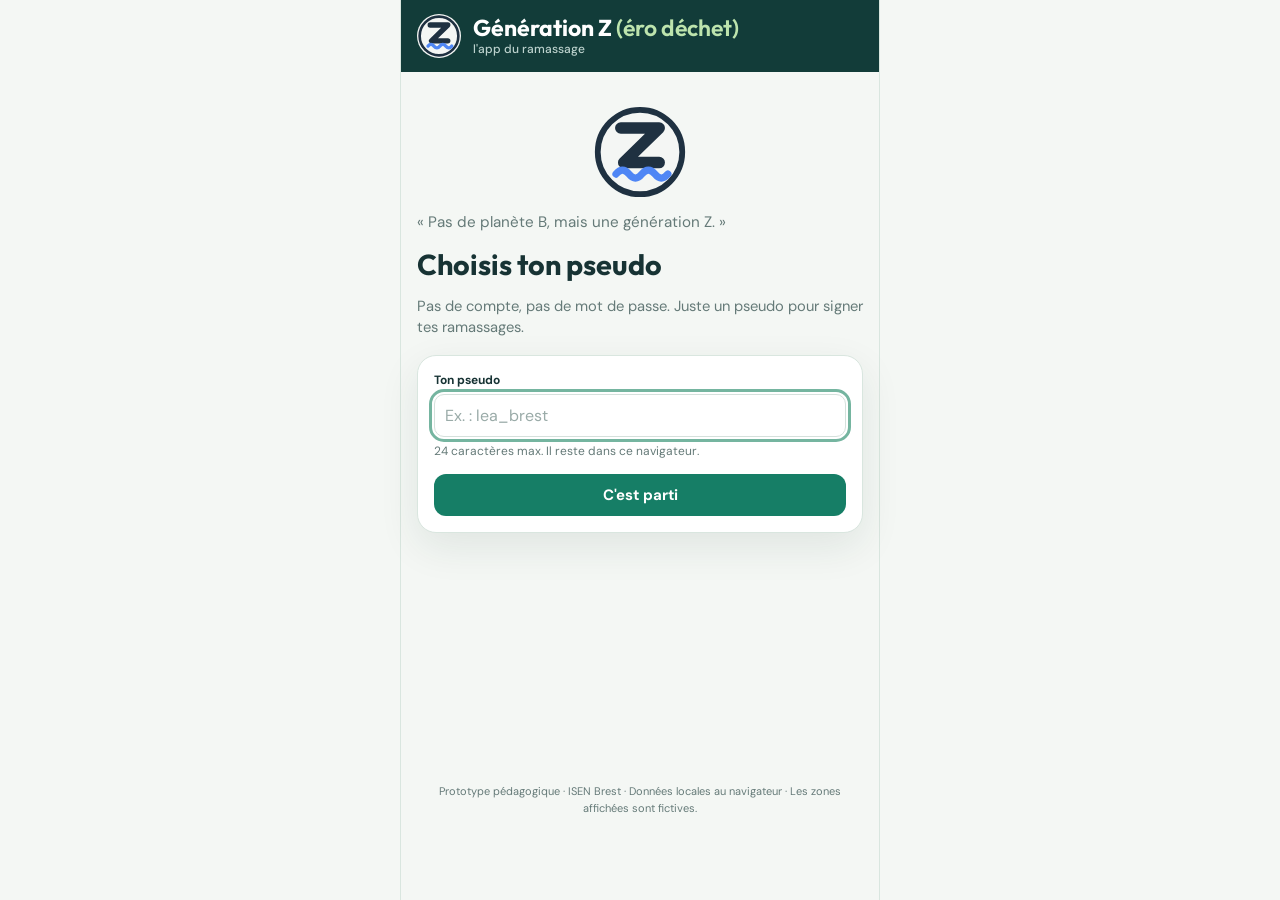
==== commit cbc03a26: "Fusion s4/charte-logo : logo officiel et slogan dans l'app et l'accueil Co-Authored-By: Claude Fable" ====
--- a/app/index.html
+++ b/app/index.html
@@ -15,8 +15,8 @@
   <div class="app">
 
     <header class="entete">
-      <span class="logo" aria-hidden="true">GZ</span>
-      <h1>Génération Z(éro déchet) <span class="sous-titre">l'app du ramassage</span></h1>
+      <img class="logo" src="../commun/img/logo.svg" alt="" width="44" height="44">
+      <h1>Génération Z <span class="eco">(éro déchet)</span> <span class="sous-titre">l'app du ramassage</span></h1>
     </header>
 
     <!-- Messages courts (erreurs, confirmations). Toujours présent pour que
@@ -28,7 +28,8 @@
       <!-- [S3][US1] Écran pseudo : affiché tant qu'aucun pseudo n'est enregistré,
            ou quand on veut en changer. Rien d'autre n'est demandé. -->
       <section id="ecran-pseudo" class="ecran ecran-pseudo" aria-labelledby="titre-pseudo" hidden>
-        <p class="slogan">Ensemble, rendons la rade plus propre.</p>
+        <img class="logo-grand" src="../commun/img/logo.svg" alt="" width="96" height="96">
+        <p class="slogan">« Pas de planète B, mais une génération Z. »</p>
         <h2 id="titre-pseudo">Choisis ton pseudo</h2>
         <p class="aide">Pas de compte, pas de mot de passe. Juste un pseudo pour signer tes ramassages.</p>
         <form id="formulaire-pseudo" novalidate>
@@ -41,10 +42,15 @@
         </form>
       </section>
 
-      <!-- Onglet Feed : les ramassages publiés (arrive avec US10) -->
+      <!-- [S4][US10] Onglet Feed : les ramassages publiés, du plus récent au plus ancien -->
       <section id="onglet-feed" class="ecran" role="tabpanel" aria-labelledby="tab-feed" tabindex="-1" hidden>
         <h2>Feed</h2>
-        <p class="a-venir">Le feed des avant / après arrive au prochain item.</p>
+        <p class="aide" id="feed-etat" aria-live="polite"></p>
+        <div id="feed-vide" class="carte carte-vide" hidden>
+          <p>Personne n'a encore publié. Sois la première.</p>
+          <button type="button" id="bouton-feed-ramasser" class="bouton bouton-principal">Ramasser une zone</button>
+        </div>
+        <div id="liste-feed" aria-label="Ramassages publiés"></div>
       </section>
 
       <!-- Onglet Ramasser : choisir une zone, photos, publier (US5, US7, US9, US10) -->
@@ -160,6 +166,19 @@
           <button type="button" id="bouton-abandonner-relecture" class="bouton bouton-lien">Abandonner ce ramassage</button>
         </div>
 
+        <!-- [S4][US11] Vue 4 : la zone est passée au vert -->
+        <div id="vue-bravo" hidden>
+          <div class="carte carte-bravo" role="status">
+            <span class="badge badge-vert">Nettoyée</span>
+            <h2 id="bravo-titre">Bravo <span id="bravo-pseudo"></span>, <span id="bravo-zone"></span> est passée au vert</h2>
+            <p class="aide">Ton avant / après est dans le feed et la carte est à jour. Merci pour la rade.</p>
+            <div class="actions">
+              <button type="button" id="bouton-voir-feed" class="bouton bouton-principal">Voir le feed</button>
+              <a class="bouton bouton-fantome" id="bravo-lien-carte" href="../site/">Voir sur la carte</a>
+            </div>
+          </div>
+        </div>
+
       </section>
 
       <!-- [S3][US1] Onglet Moi : le pseudo et deux ou trois réglages -->
@@ -179,6 +198,13 @@
 
         <p class="aide" id="moi-mode"></p>
         <p class="aide aide-petite">Les photos restent dans le navigateur en démo locale : son stockage est limité à quelques Mo, donc à quelques ramassages.</p>
+
+        <!-- [S4][US11] Réinitialiser la démo (seulement en mode local) -->
+        <div class="carte carte-demo" id="carte-demo" hidden>
+          <p class="etiquette">Démo</p>
+          <p class="aide">Remet les 15 zones de départ et vide le feed. Ton pseudo est gardé.</p>
+          <button type="button" id="bouton-reinitialiser" class="bouton bouton-fantome bouton-large">Réinitialiser la démo</button>
+        </div>
       </section>
 
     </main>
--- a/app/css/app.css
+++ b/app/css/app.css
@@ -92,15 +92,22 @@
 
 .logo {
   flex: none;
-  padding: 12px;
-  border-radius: 15px;
-  background: #bde4ad;
-  color: #174b37;
-  font-family: var(--police-titre);
-  font-size: 20px;
-  font-weight: 800;
-  line-height: 1;
-  letter-spacing: 0.5px;
+  width: 44px;
+  height: 44px;
+  border-radius: 50%;
+  background: #f4f6f4;
+}
+
+.entete .eco {
+  color: #bde4ad;
+  font-weight: 600;
+}
+
+.logo-grand {
+  display: block;
+  width: 96px;
+  height: 96px;
+  margin: 0 auto 12px;
 }
 
 .entete h1 {
@@ -622,6 +629,75 @@
   outline-offset: 2px;
 }
 
+/* ---------- [S4][US10] Feed des ramassages ---------- */
+
+.carte-vide {
+  text-align: center;
+}
+
+.carte-vide p {
+  margin: 0 0 14px;
+  color: var(--muted);
+}
+
+.publication {
+  margin-bottom: 14px;
+}
+
+.publication .en-tete {
+  margin: 0 0 4px;
+  line-height: 1.4;
+}
+
+.publication .pseudo-auteur {
+  font-weight: 700;
+  color: var(--ink);
+}
+
+.publication .date {
+  display: block;
+  margin: 0 0 12px;
+  font-size: 12px;
+  color: var(--muted);
+}
+
+.publication .avant-apres {
+  margin-bottom: 12px;
+}
+
+.publication .lien {
+  font-weight: 600;
+}
+
+/* ---------- [S4][US11] Zone passée au vert ---------- */
+
+.carte-bravo {
+  text-align: center;
+  padding-top: 26px;
+}
+
+.carte-bravo h2 {
+  margin: 12px 0 8px;
+  font-size: 24px;
+  line-height: 1.25;
+}
+
+.carte-bravo #bravo-zone {
+  color: var(--green);
+}
+
+.carte-bravo .aide {
+  margin-bottom: 18px;
+}
+
+.carte-demo {
+  margin-top: 18px;
+}
+
+.carte-demo .aide {
+  margin-bottom: 12px;
+}
+
 /* ---------- Écran pseudo ---------- */
 
 .ecran-pseudo {
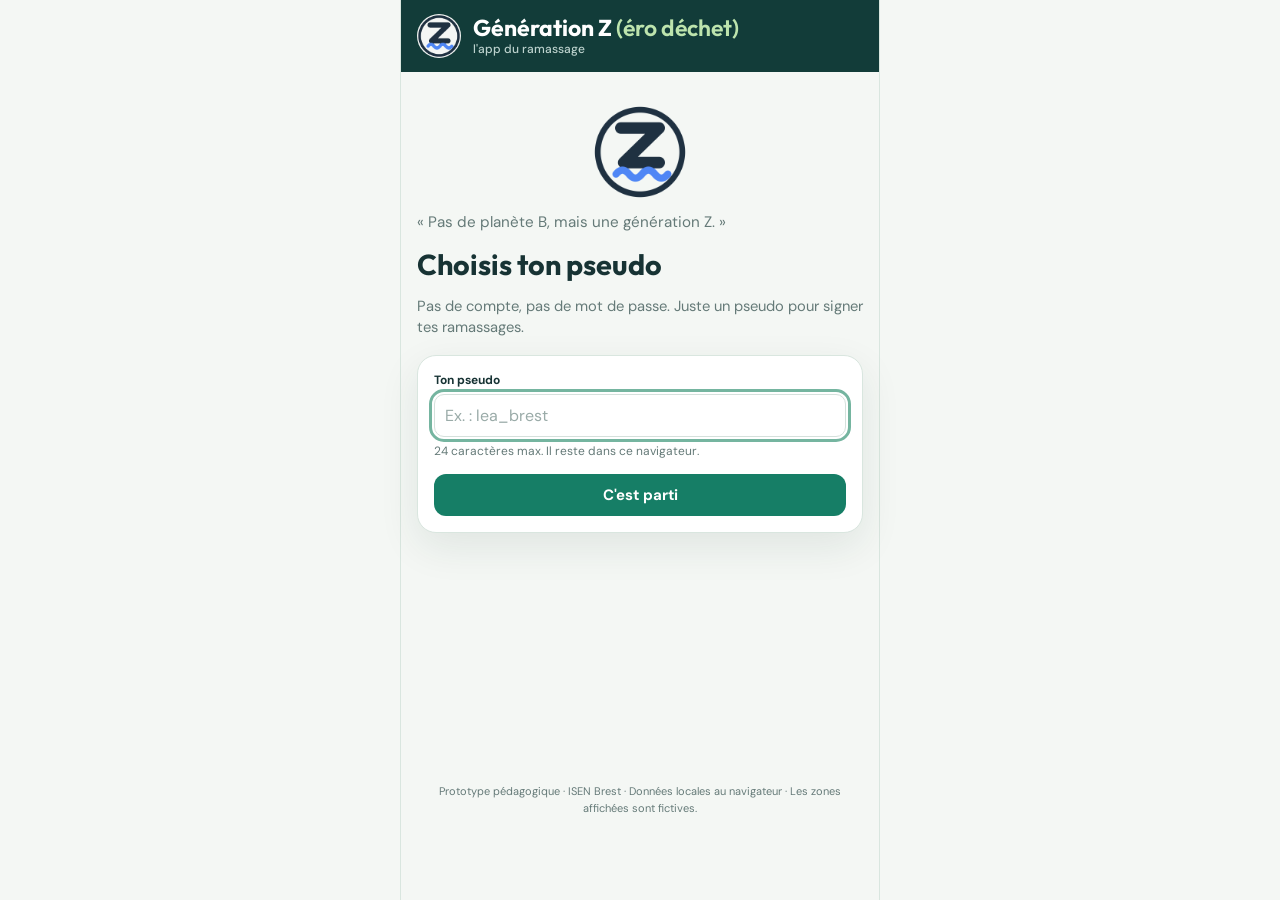
==== commit b626bdbe: "[S4][CHARTE] Logo officiel en PNG fond transparent dans l'app et l'accueil Remplace le SVG redessiné" ====
--- a/app/index.html
+++ b/app/index.html
@@ -15,7 +15,7 @@
   <div class="app">
 
     <header class="entete">
-      <img class="logo" src="../commun/img/logo.svg" alt="" width="44" height="44">
+      <img class="logo" src="../commun/img/logo.png" alt="" width="44" height="44">
       <h1>Génération Z <span class="eco">(éro déchet)</span> <span class="sous-titre">l'app du ramassage</span></h1>
     </header>
 
@@ -28,7 +28,7 @@
       <!-- [S3][US1] Écran pseudo : affiché tant qu'aucun pseudo n'est enregistré,
            ou quand on veut en changer. Rien d'autre n'est demandé. -->
       <section id="ecran-pseudo" class="ecran ecran-pseudo" aria-labelledby="titre-pseudo" hidden>
-        <img class="logo-grand" src="../commun/img/logo.svg" alt="" width="96" height="96">
+        <img class="logo-grand" src="../commun/img/logo.png" alt="" width="96" height="96">
         <p class="slogan">« Pas de planète B, mais une génération Z. »</p>
         <h2 id="titre-pseudo">Choisis ton pseudo</h2>
         <p class="aide">Pas de compte, pas de mot de passe. Juste un pseudo pour signer tes ramassages.</p>
